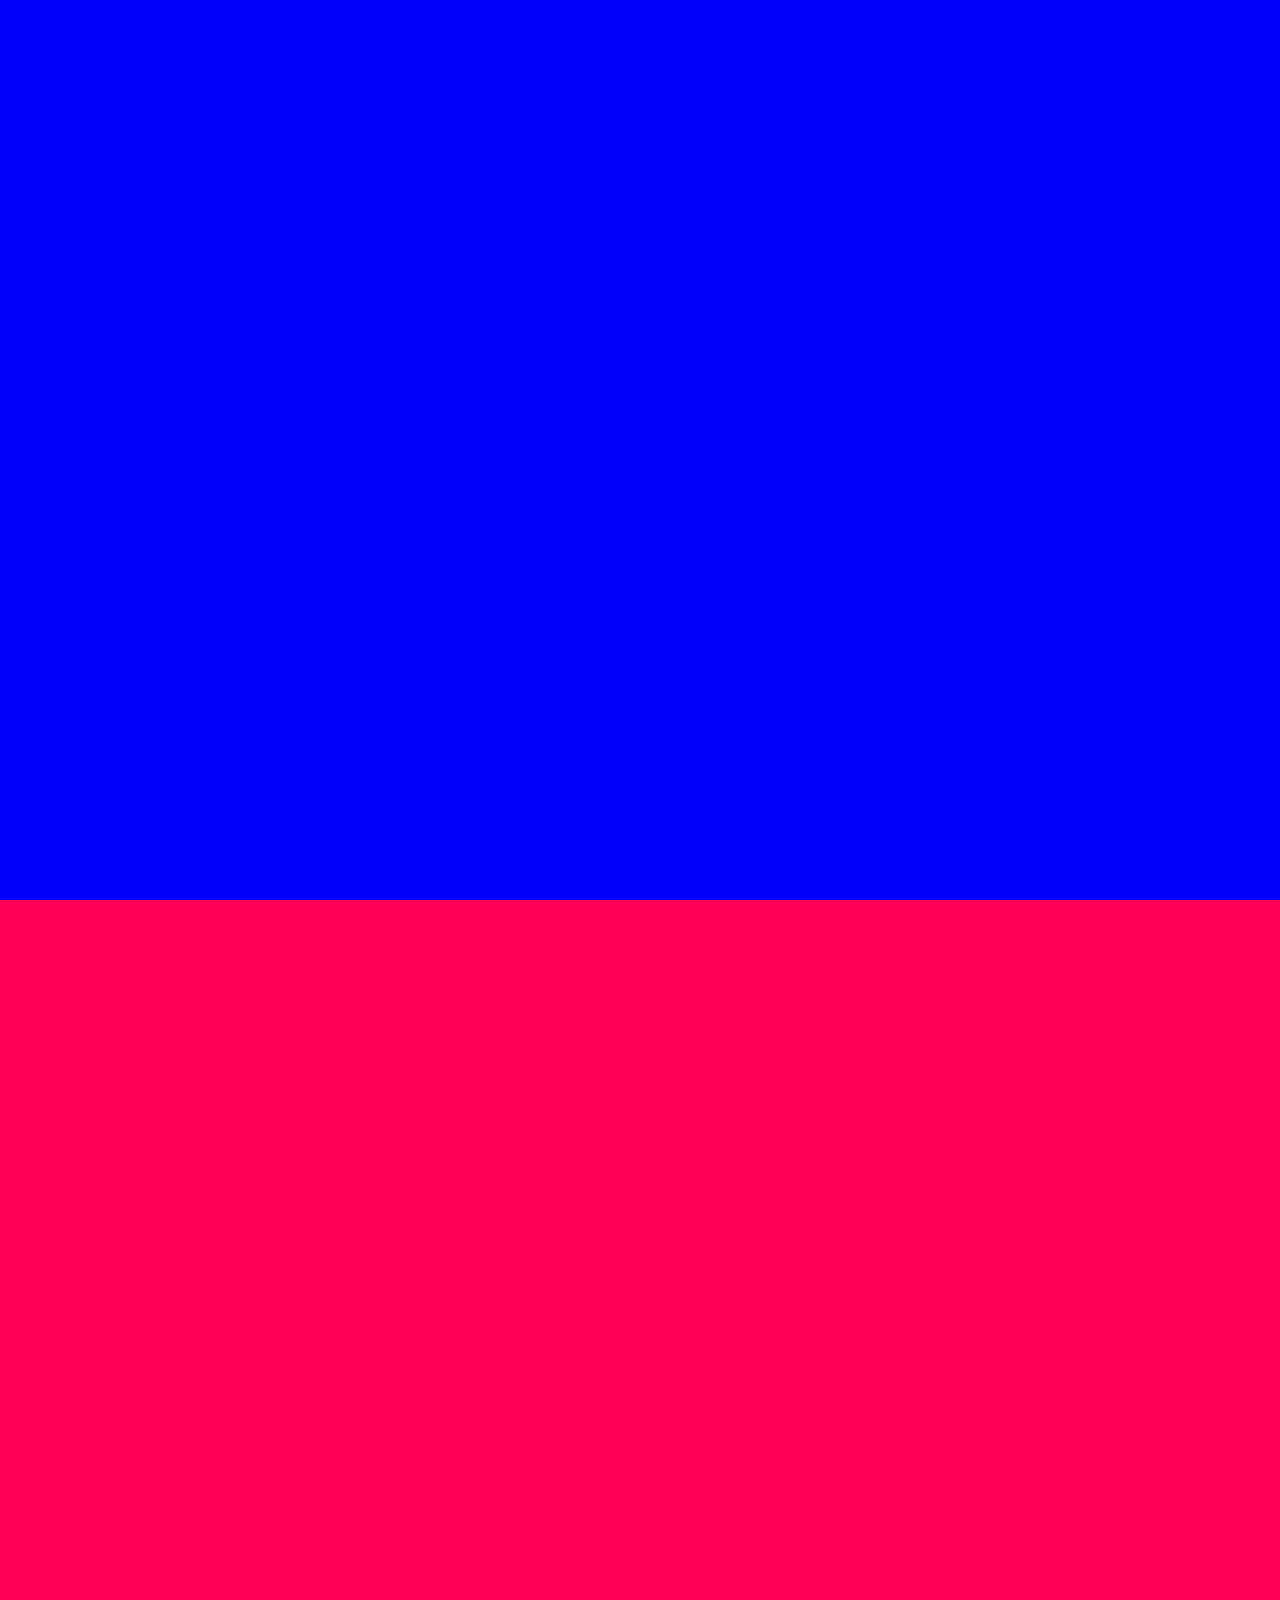
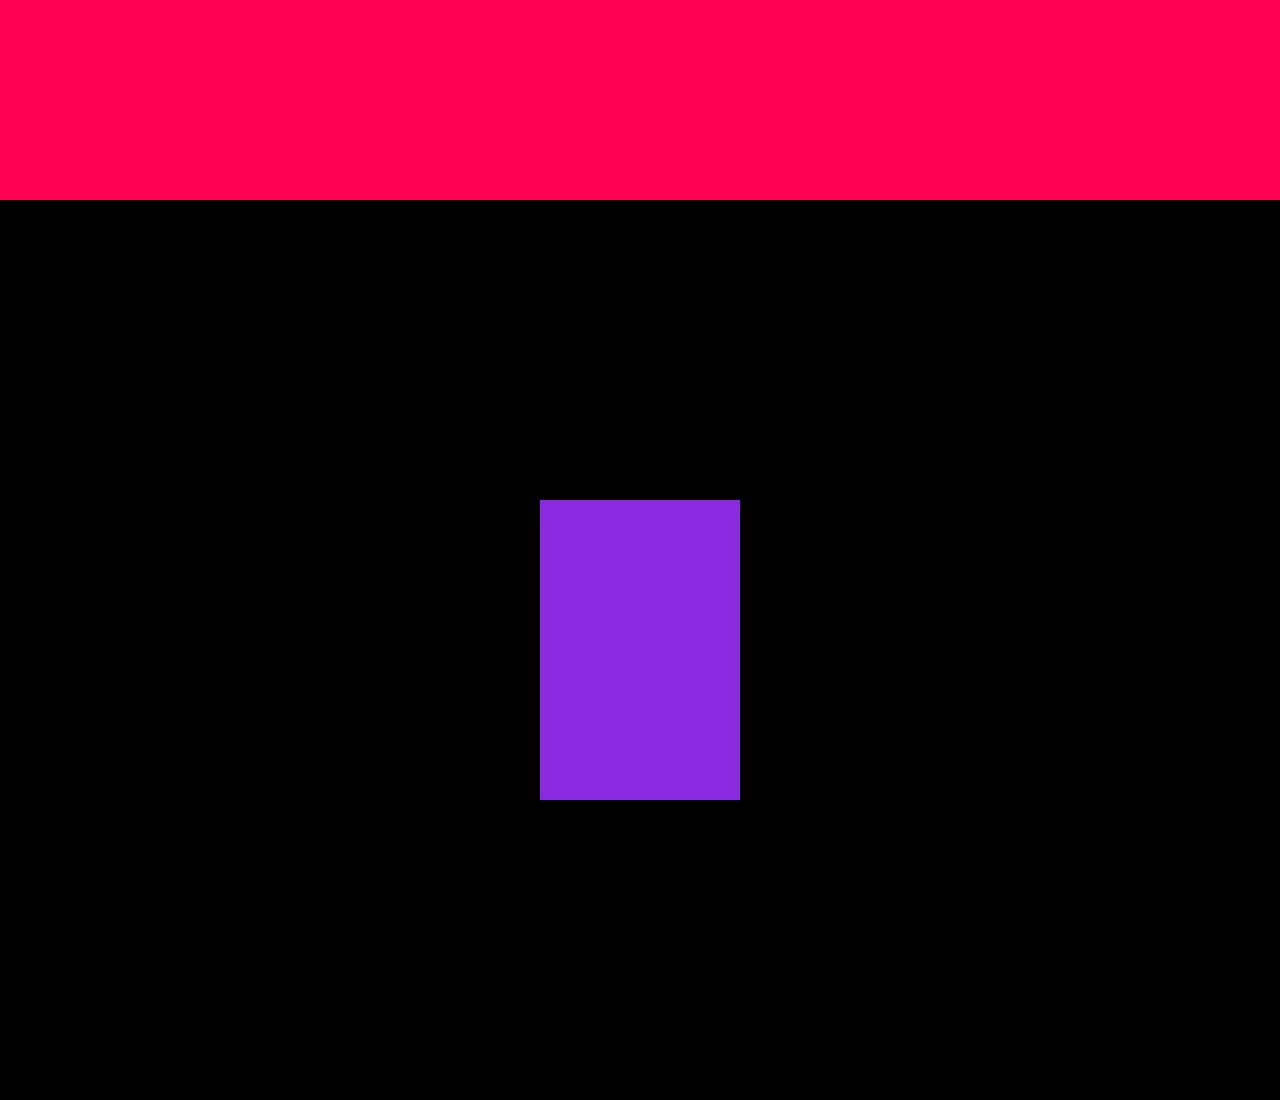
==== embla/embla.html @ 0145e23b "booth" ====
<!DOCTYPE html>
<html lang="en">
<head>
    <meta charset="UTF-8">
    <meta name="viewport" content="width=device-width, initial-scale=1.0">
    <title>Document</title>
    <link rel="stylesheet" href="embla.css">
</head>
<body>
   

    <section id="first"></section>
    <section id="second"></section>
    <footer>
        <a href="../index.html"><div id="photobooth"></div></a>
    </footer>
</body>
</html>
---- embla/embla.css ----
body {
    margin: 0;
}


#first {
    height: 100vh;
    width: 100vw;
    background-color: blue;
}

#second {
    height: 100vh;
    width: 100vw;
    background-color: rgb(255, 0, 85);
}

footer {
    height: 100vh;
    width: 100vw;
    background-color: rgb(0, 0, 0);
    display: flex;
    align-items: center;
    justify-content: center;
}

#photobooth {
    width: 200px;
    height: 300px;
    background-color: blueviolet;
    transition-duration: 1s;
}

#photobooth:hover {
    width: 230px;
    height: 330px;
}
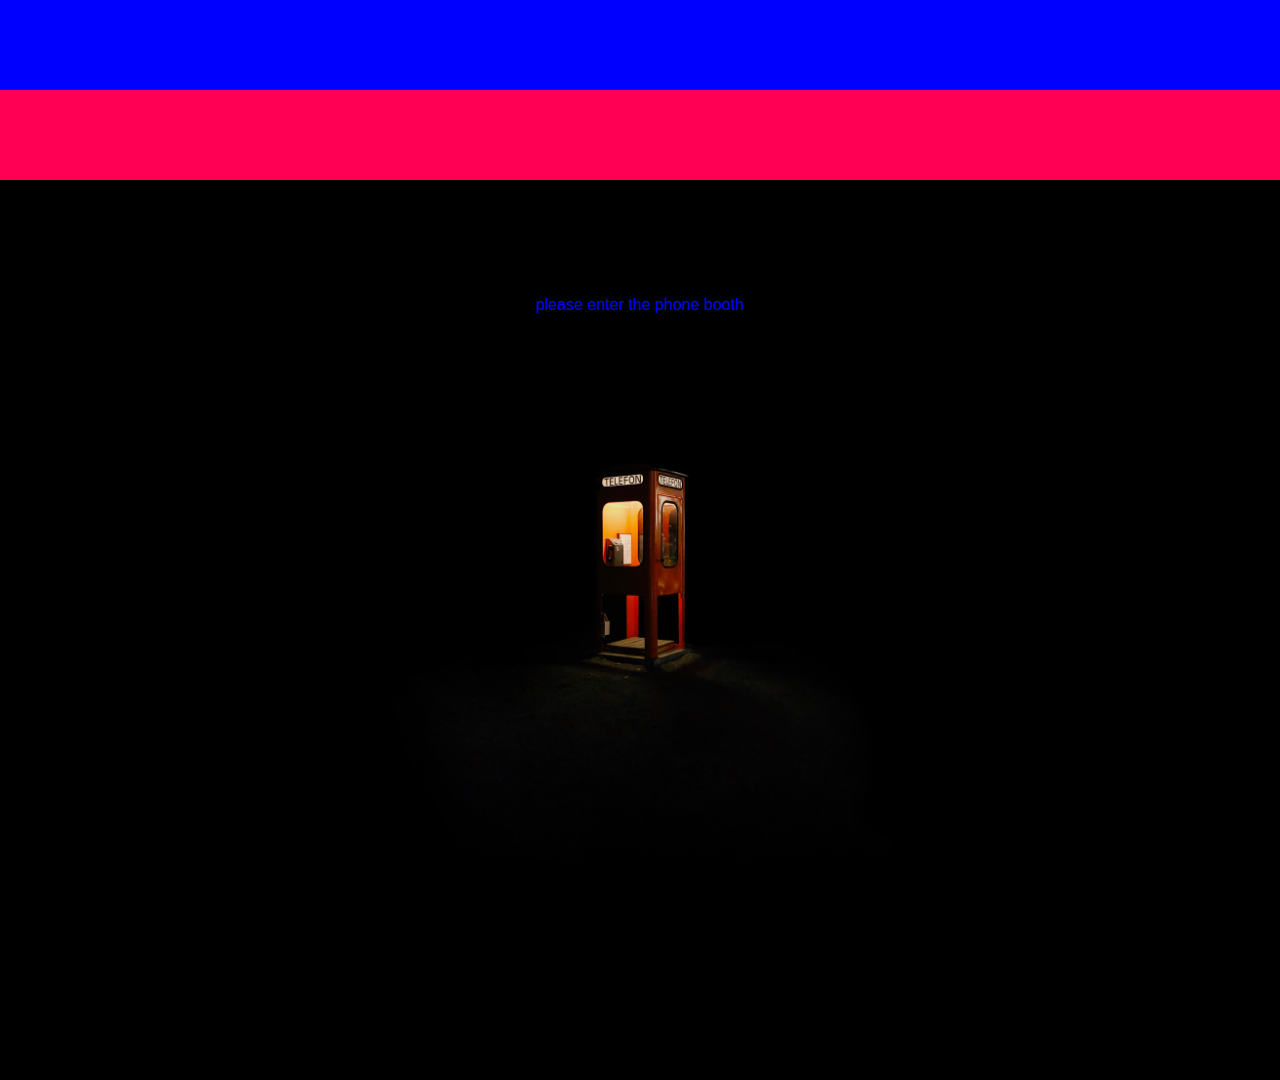
==== commit 71ca8158: "phonebooth img" ====
--- a/embla/embla.html
+++ b/embla/embla.html
@@ -12,6 +12,7 @@
     <section id="first"></section>
     <section id="second"></section>
     <footer>
+        <p>please enter the phone booth</p>
         <a href="../index.html"><div id="photobooth"></div></a>
     </footer>
 </body>
--- a/embla/embla.css
+++ b/embla/embla.css
@@ -4,13 +4,13 @@
 
 
 #first {
-    height: 100vh;
+    height: 10vh;
     width: 100vw;
     background-color: blue;
 }
 
 #second {
-    height: 100vh;
+    height: 10vh;
     width: 100vw;
     background-color: rgb(255, 0, 85);
 }
@@ -22,16 +22,30 @@
     display: flex;
     align-items: center;
     justify-content: center;
+    flex-direction: column;
+    position: relative;
 }
 
 #photobooth {
-    width: 200px;
-    height: 300px;
-    background-color: blueviolet;
-    transition-duration: 1s;
+    width: 500px;
+    height: 700px;
+    transition-duration: 2s;
+    background-image: url(../images/phone_booth.jpg);
+    background-position: center;
+    background-size: contain;
+    background-repeat: no-repeat;
+    
 }
 
 #photobooth:hover {
-    width: 230px;
-    height: 330px;
+    width: 960px;
+    height: 860px;
+}
+
+footer p {
+    color: blue;
+    font-size: 16px;
+    font-family: helvetica;
+    position: absolute;
+    top: 100px;
 }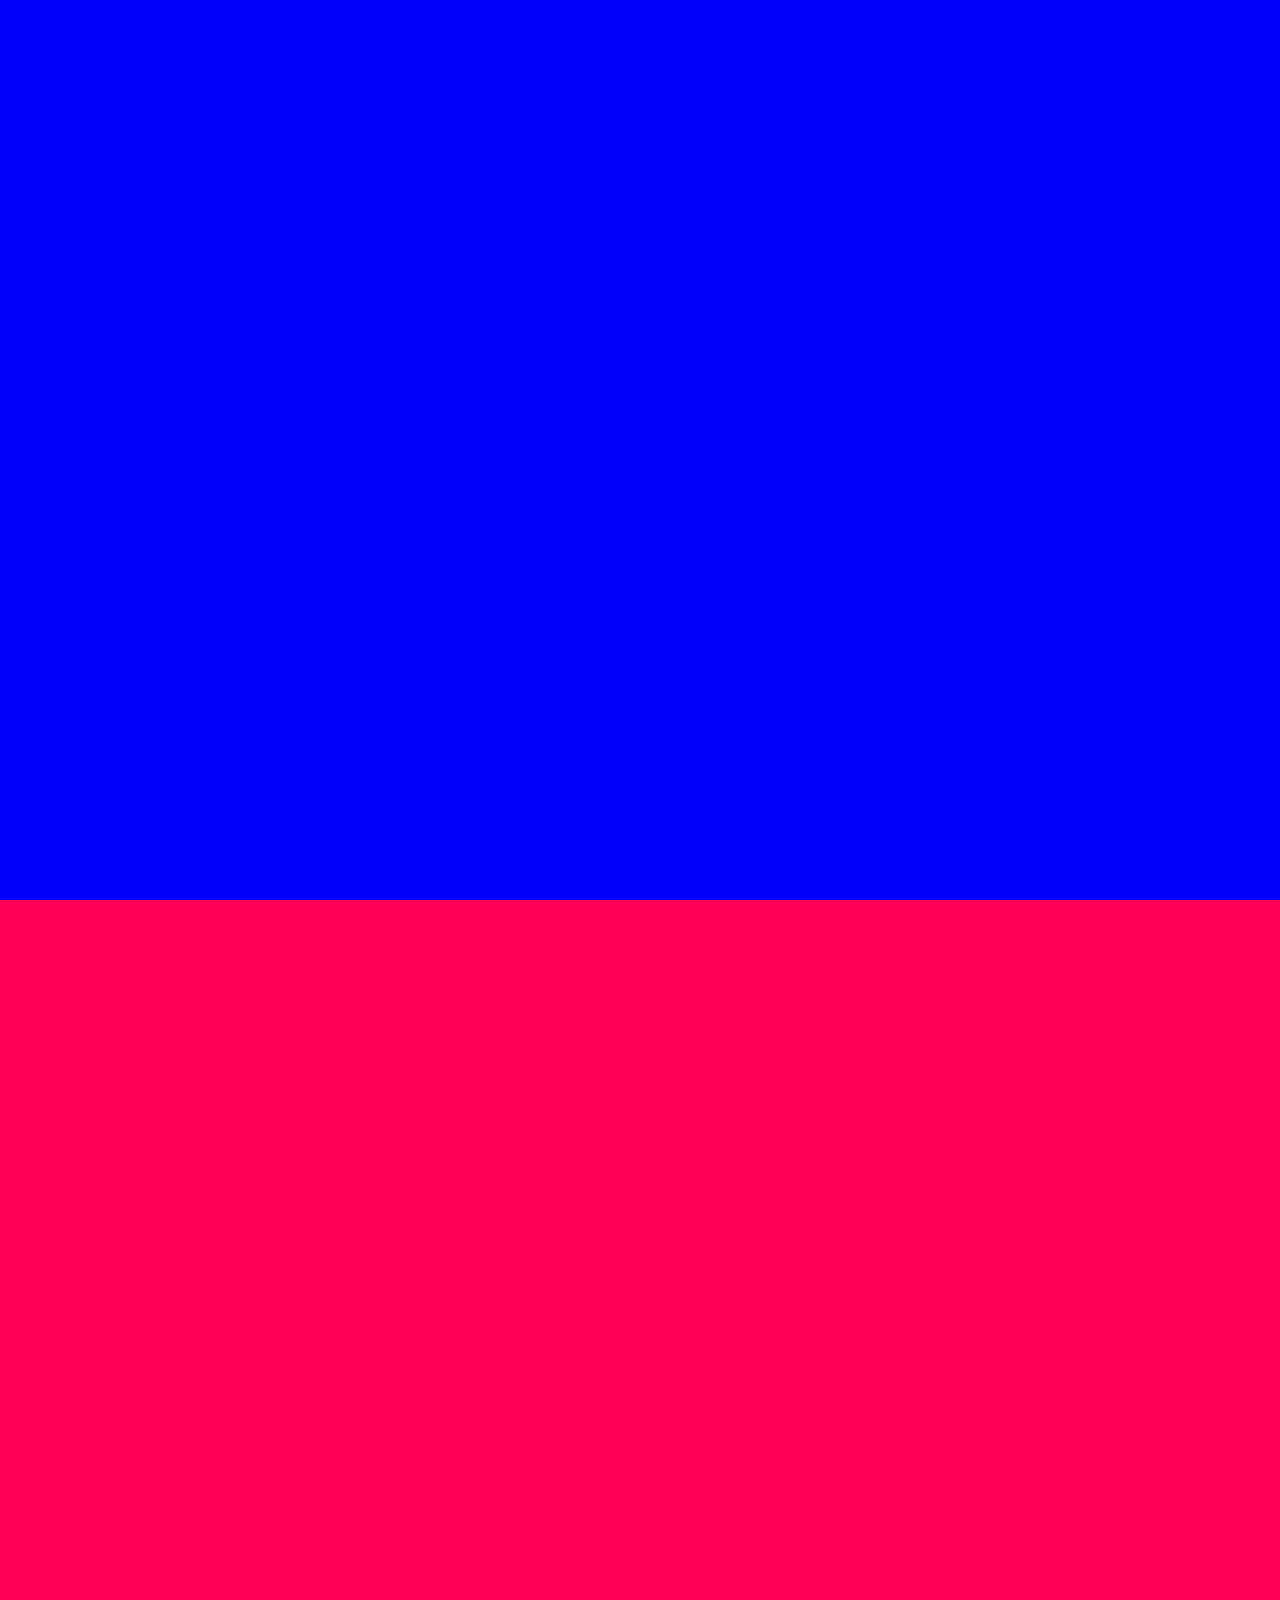
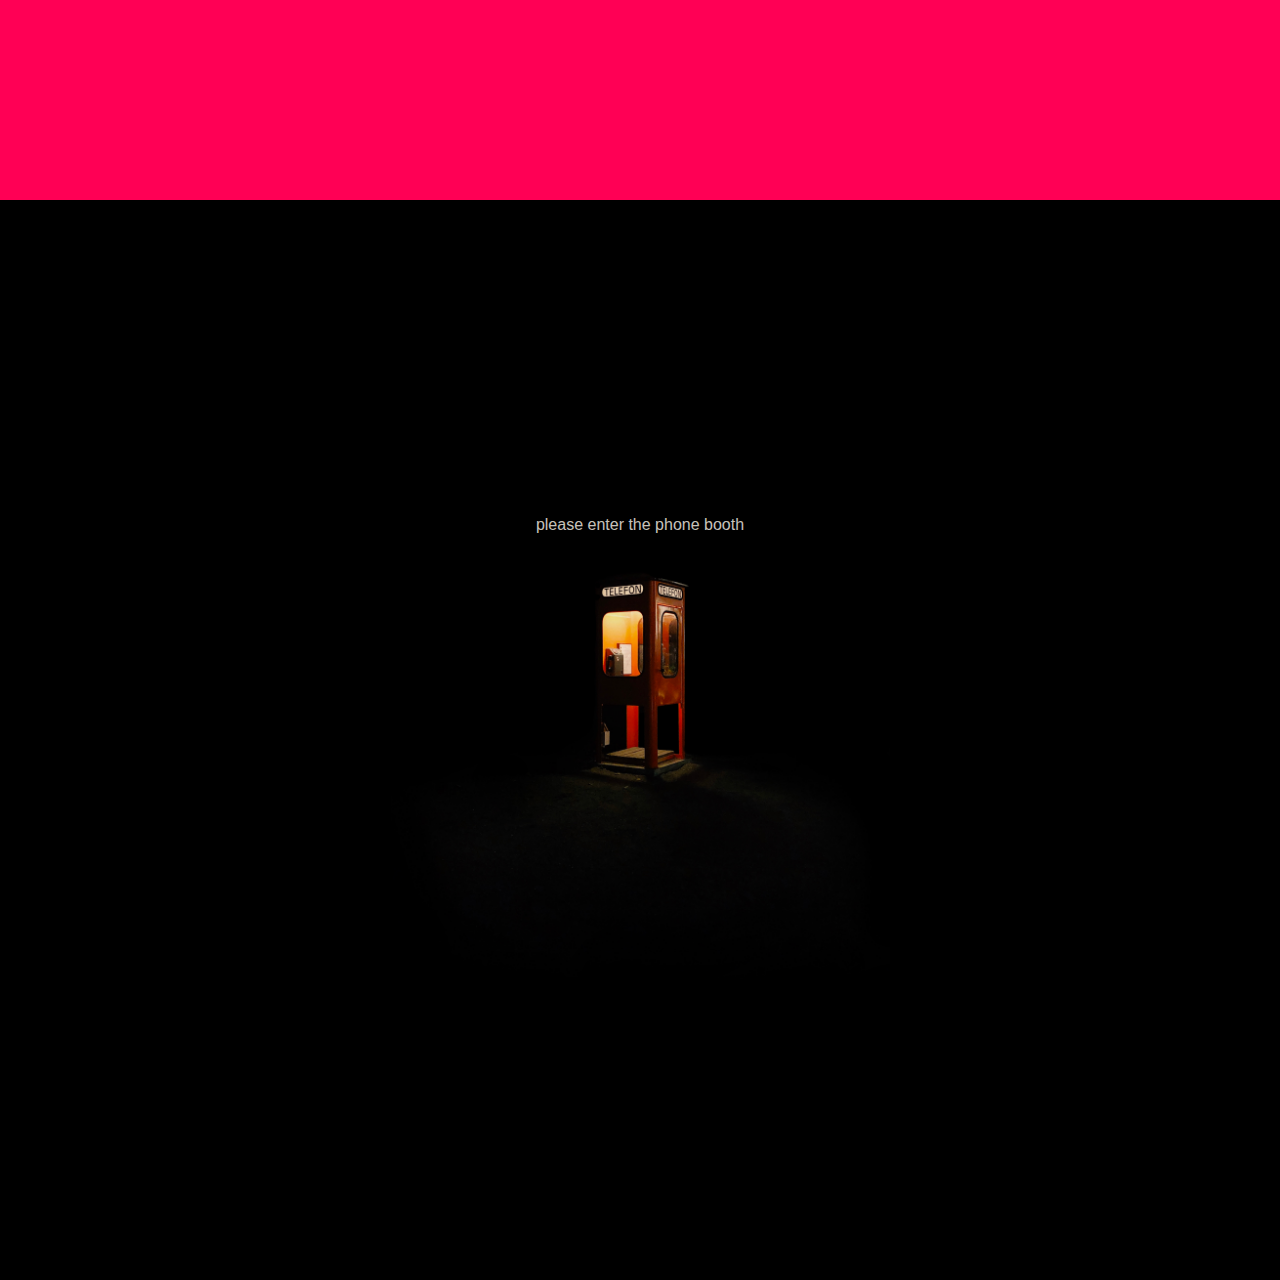
==== commit ea31f0e8: "photobooth" ====
--- a/embla/embla.html
+++ b/embla/embla.html
@@ -11,9 +11,16 @@
 
     <section id="first"></section>
     <section id="second"></section>
+
+
+
+    <!-- html för photo booth, nedan-->
     <footer>
-        <p>please enter the phone booth</p>
+        <p class="blinking">please enter the phone booth</p>
         <a href="../index.html"><div id="photobooth"></div></a>
     </footer>
+     <!-- photo booth, slut, html, hämta css med-->
+
+     
 </body>
 </html>--- a/embla/embla.css
+++ b/embla/embla.css
@@ -4,19 +4,25 @@
 
 
 #first {
-    height: 10vh;
+    height: 100vh;
     width: 100vw;
     background-color: blue;
 }
 
 #second {
-    height: 10vh;
+    height: 100vh;
     width: 100vw;
     background-color: rgb(255, 0, 85);
 }
 
+
+
+
+
+
+/* photoboth, css */
 footer {
-    height: 100vh;
+    height: 120vh;
     width: 100vw;
     background-color: rgb(0, 0, 0);
     display: flex;
@@ -43,9 +49,35 @@
 }
 
 footer p {
-    color: blue;
+    color: rgba(245, 239, 229, 0.826);
     font-size: 16px;
     font-family: helvetica;
     position: absolute;
-    top: 100px;
-}+    top: 300px;
+}
+
+@keyframes blink {
+    0%, 100% {
+        opacity: 1;
+      }
+      10%, 90% {
+        opacity: 0.9;
+      }
+      20%, 80% {
+        opacity: 0.8;
+      }
+      30%, 70% {
+        opacity: 0.7;
+      }
+      40%, 60% {
+        opacity: 0.6;
+      }
+      50% {
+        opacity: 0.5;
+      }
+  }
+  
+  .blinking {
+    animation: blink 1s infinite; /* Adjust the duration as needed */
+  }
+  /* photobooth end, css */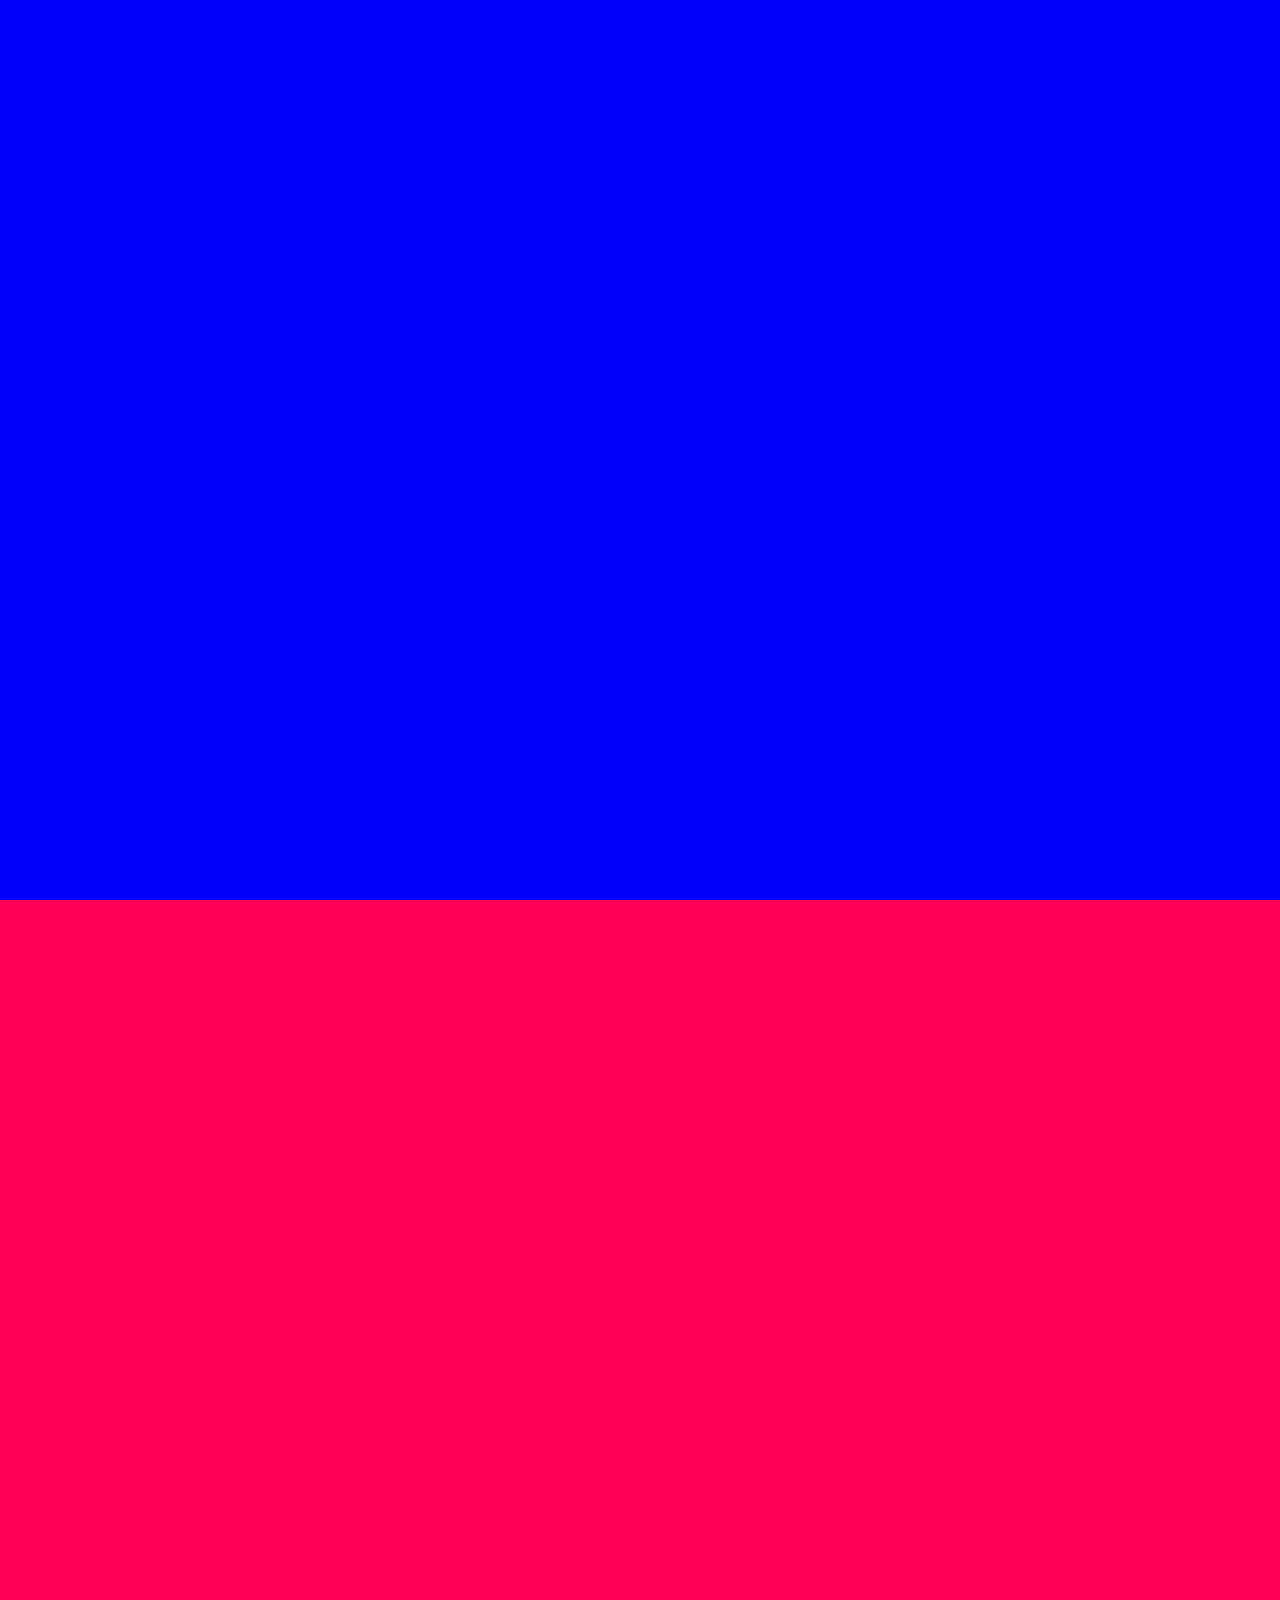
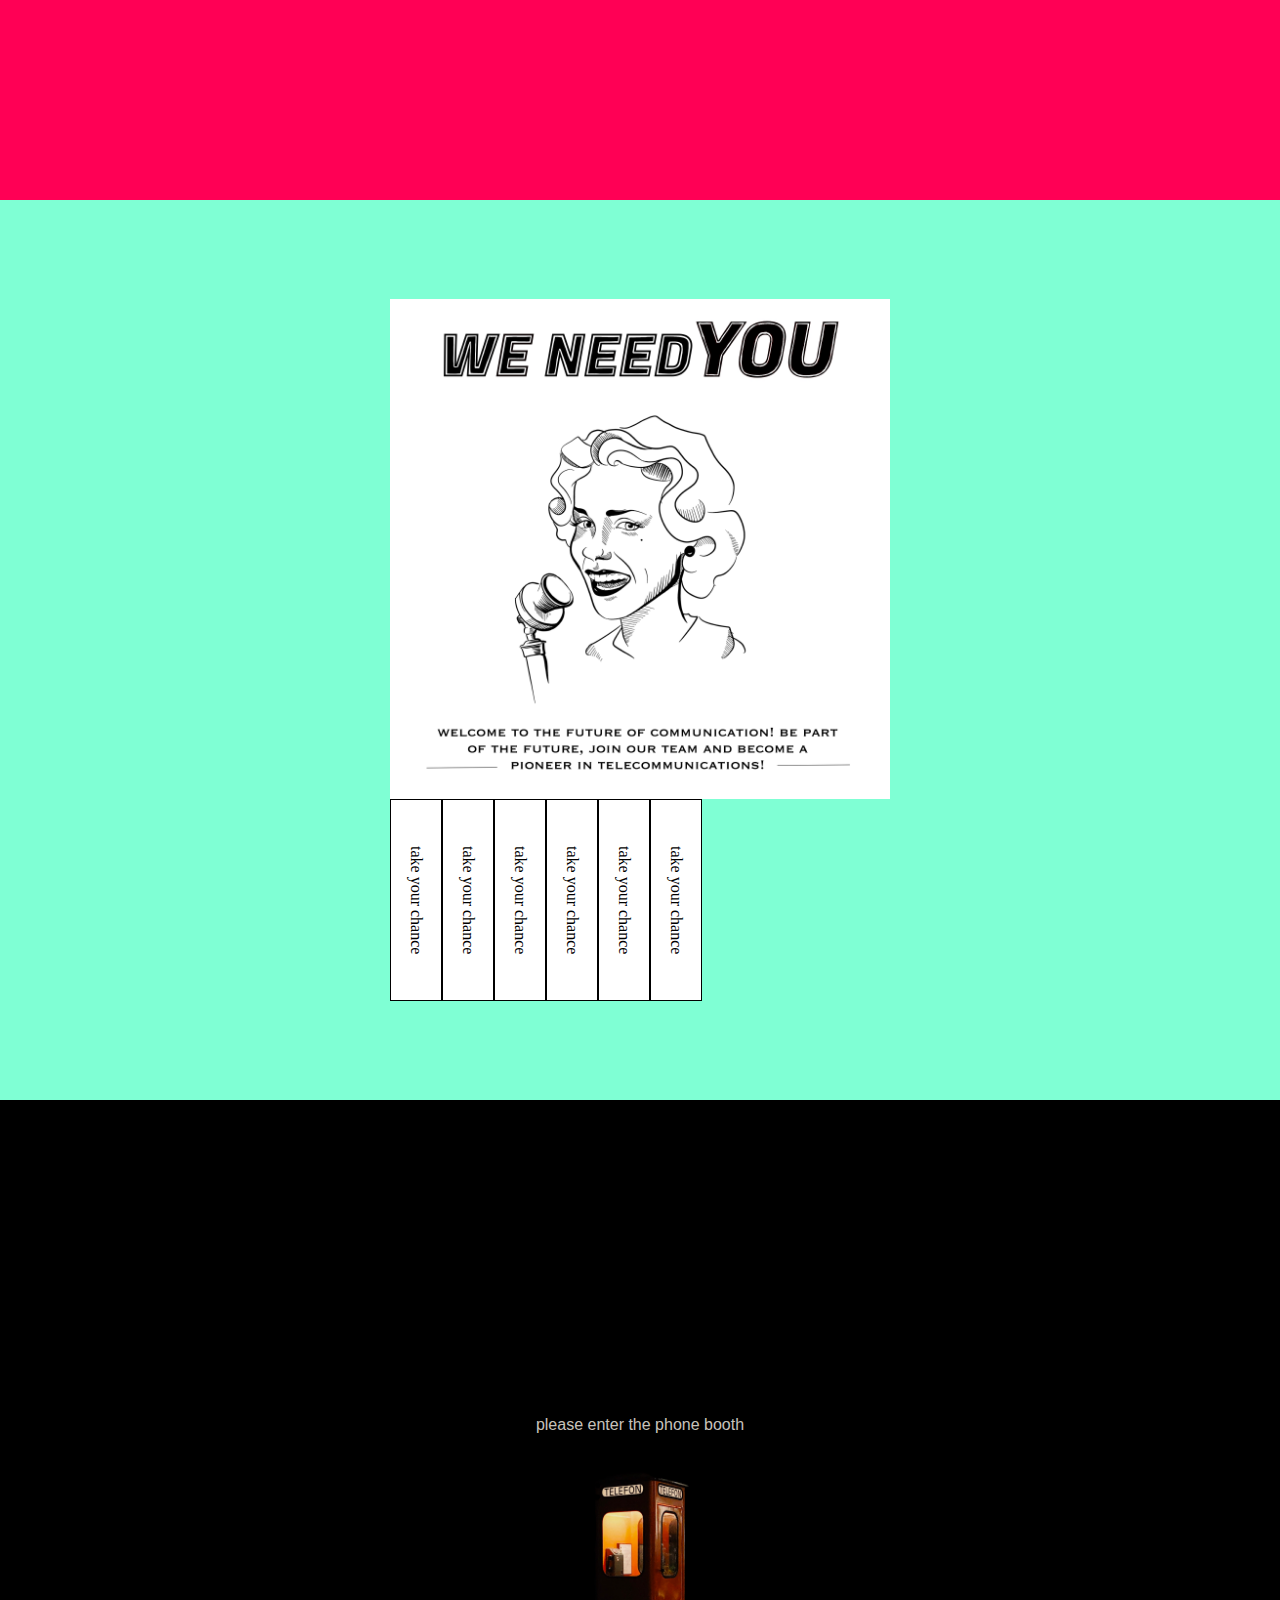
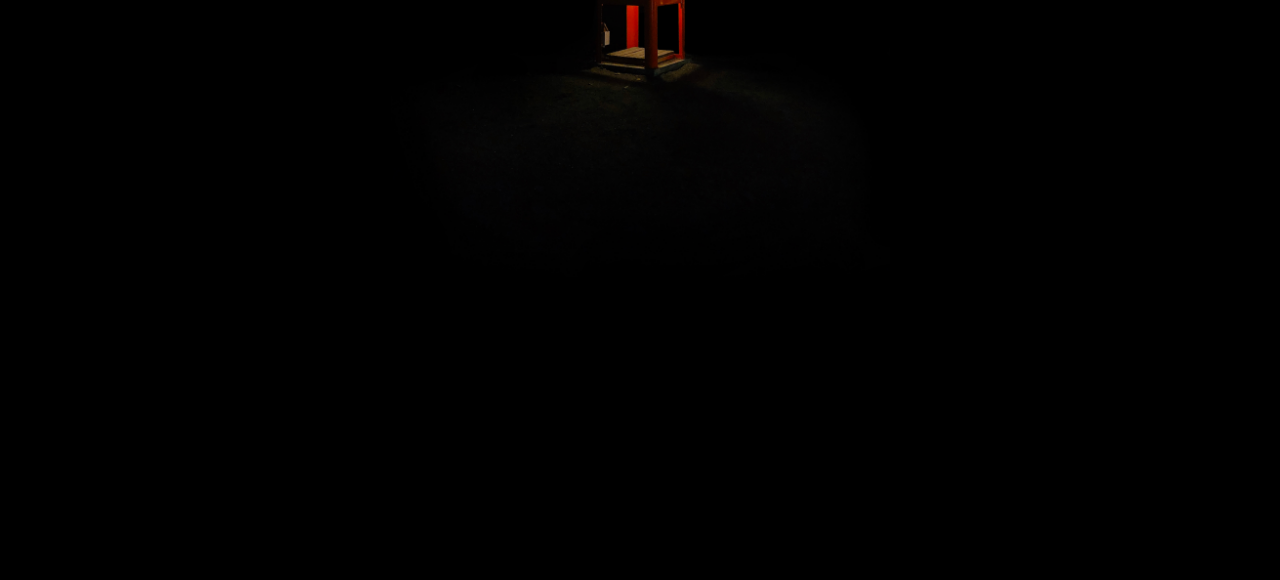
==== commit 7fe3db3c: "added" ====
--- a/embla/embla.html
+++ b/embla/embla.html
@@ -11,7 +11,68 @@
 
     <section id="first"></section>
     <section id="second"></section>
-
+    <div id="green">
+        <div id="">
+          <div id="apply"></div>
+          <div id="rectangles">
+            <!-- Här kan du generera rektanglar med JavaScript om du vill -->
+            <div class="rectangle" onclick="showNewDiv(this)"><p>take your chance</p></div>
+            <div class="rectangle" onclick="showNewDiv(this)"><p>take your chance</p></div>
+            <div class="rectangle" onclick="showNewDiv(this)"><p>take your chance</p></div>
+            <div class="rectangle" onclick="showNewDiv(this)"><p>take your chance</p></div>
+            <div class="rectangle" onclick="showNewDiv(this)"><p>take your chance</p></div>
+            <div class="rectangle" onclick="showNewDiv(this)"><p>take your chance</p></div>
+          </div>
+    
+          <!-- Ny div som visas vid klick -->
+          <div id="newDiv" class="new-div">
+            <p>To know if someone was on the other end of the phone, someone had to sit there to connect the call. There were manual telephone exchanges with operators in various central offices handling the connection for calls. As the use and availability of the telephone increased, the need for telephone operators became greater and the switchboard eventually became so large that it came to be called "the world's largest machine". 
+            </p>
+            <div id="applyButton" onclick="showStep2()">APPLY</div>
+          </div>
+    
+          <!-- Div för steg 2 -->
+          <div id="steg2">
+            <!-- Innehåll för steg 2 här -->
+          </div>
+    
+          <script>
+            var selectedRectangle = null; // Håller reda på den valda rektangeln
+          
+            function showNewDiv(rectangle) {
+              // Kolla om en rektangel redan är vald
+              if (selectedRectangle && selectedRectangle !== rectangle) {
+                // Återställ den tidigare valda rektangeln och göm newDiv
+                selectedRectangle.style.transform = 'translateY(0)';
+                document.getElementById('newDiv').style.display = 'none';
+              }
+          
+              // Skjut ner den klickade rektangeln med 20px
+              rectangle.style.transform = 'translateY(20px)';
+              // Visa newDiv efter en kort fördröjning
+              setTimeout(function () {
+                document.getElementById('newDiv').style.display = 'block';
+              }, 500);
+          
+              // Uppdatera den valda rektangeln
+              selectedRectangle = rectangle;
+            }
+          
+            function showStep2() {
+              // Återställ transformationen för den valda rektangeln
+              if (selectedRectangle) {
+                selectedRectangle.style.transform = 'translateY(0)';
+              }
+              
+              // Här kan du lägga till logik för att visa steg 2
+              // Till exempel: document.getElementById('steg2').style.display = 'block';
+              
+              // Hide newDiv
+              document.getElementById('newDiv').style.display = 'none';
+            }
+          </script>
+        </div>
+      </div>
 
 
     <!-- html för photo booth, nedan-->
--- a/embla/embla.css
+++ b/embla/embla.css
@@ -80,4 +80,93 @@
   .blinking {
     animation: blink 1s infinite; /* Adjust the duration as needed */
   }
-  /* photobooth end, css */+  /* photobooth end, css */
+
+
+
+
+
+
+
+#green {
+    
+  background-position: center;
+  background-size: cover;
+  height: 100vh;
+  width: 100vw;
+  display: flex;
+  align-items: center;
+  justify-content: center;
+  position: relative;
+  background-color: aquamarine;
+  }
+
+#apply {
+  background-image: url(../images/apply.jpg);
+  background-position: center;
+  background-size: cover;
+  height: 500px;
+  width: 500px;
+}
+
+
+body {
+  height: 100vh;
+  margin: 0;
+  padding: 0;
+  overflow-x: hidden;
+}
+
+#rectangels {
+  
+  display: flex;
+  flex-direction: row;
+}
+
+.rectangle {
+  
+  background-color: white;
+  border: 1px solid black;
+  float: left;
+  margin: 0;
+  padding: 0;
+  text-align: center;
+  height: 200px;
+  writing-mode: vertical-lr;
+  cursor: pointer;
+
+  transition: transform 0.5s ease;
+  
+}
+
+
+
+
+.new-div {
+  
+  position: absolute;
+  bottom: 60px;
+  width: 470px;
+  height: 260px;
+  background-color: white;
+  border: 1px solid black;
+  
+  display: none;
+  text-align: center;
+  padding: 30px;
+}
+
+#applyButton {
+  
+  color: red;
+  cursor: pointer;
+  margin-right: 20px;
+  font-size: 25px;
+
+
+}
+
+#applyButton:hover {
+  font-size: 27px;
+}
+
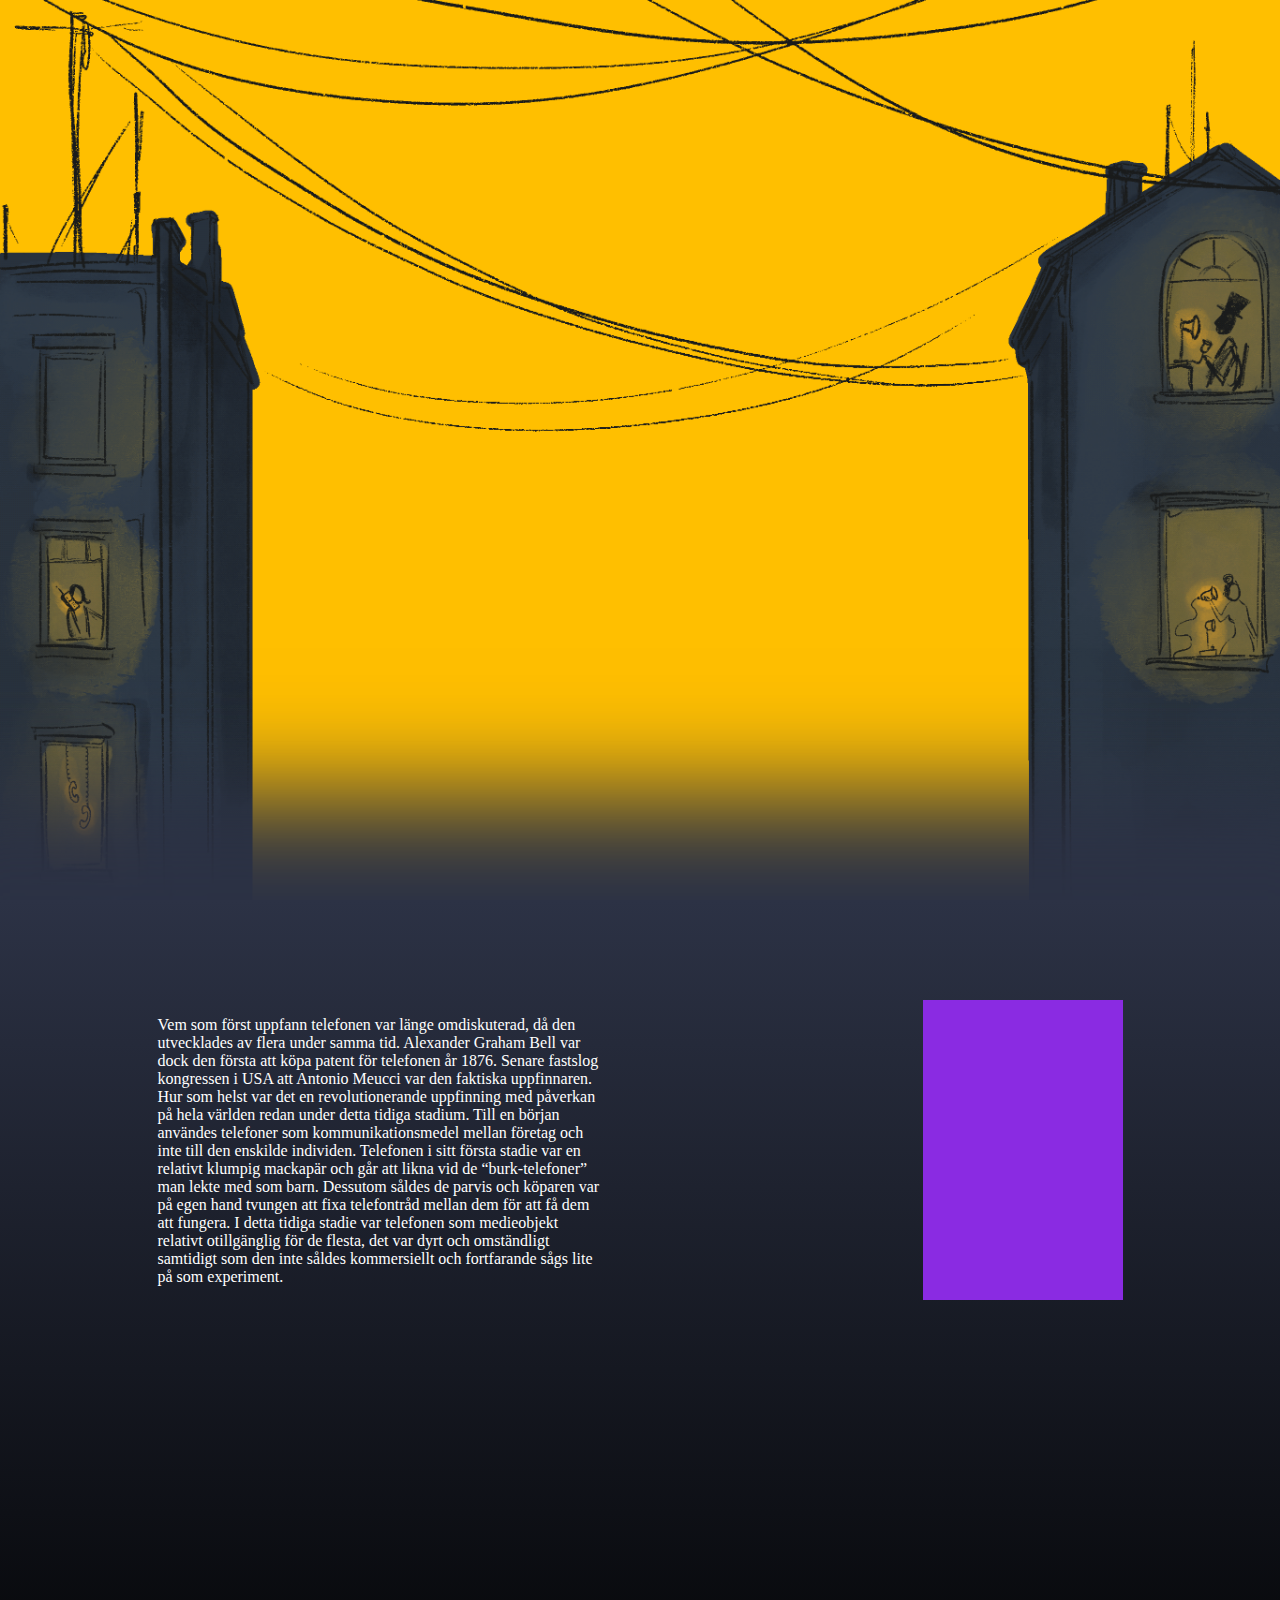
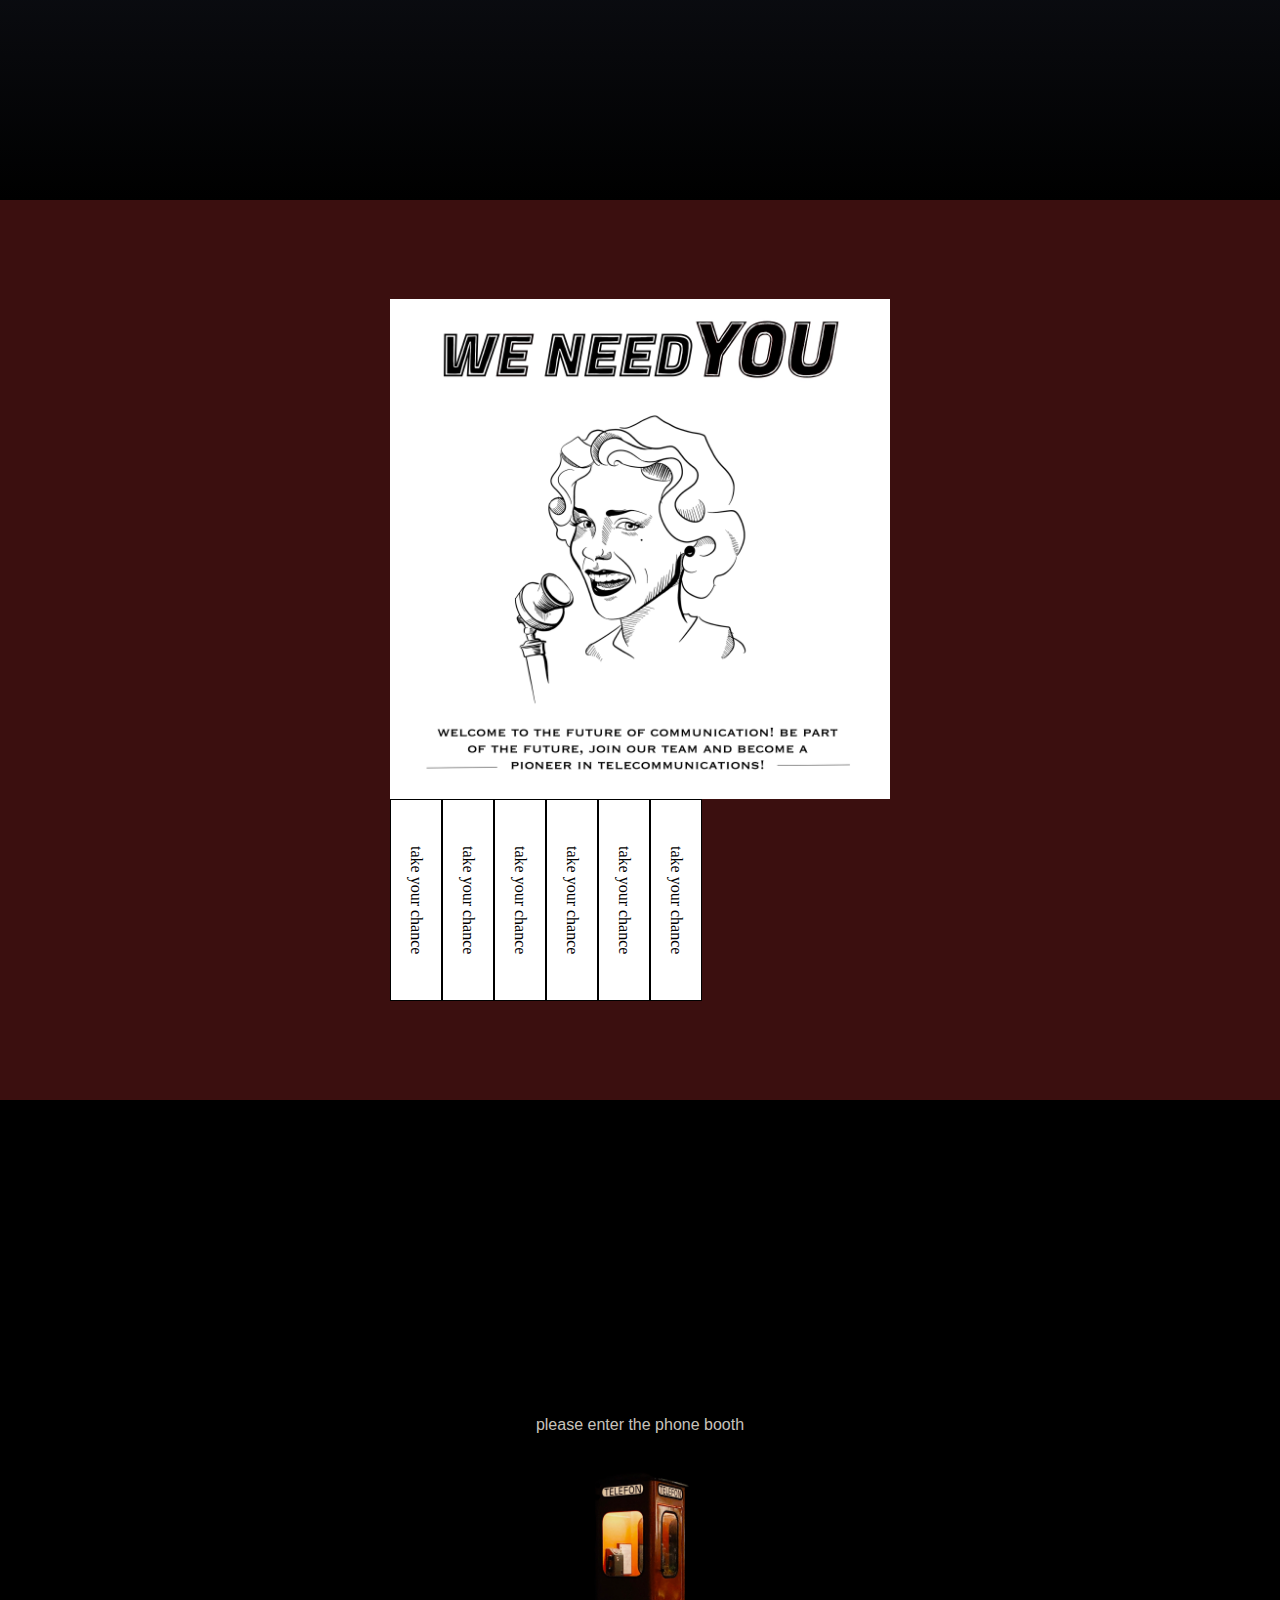
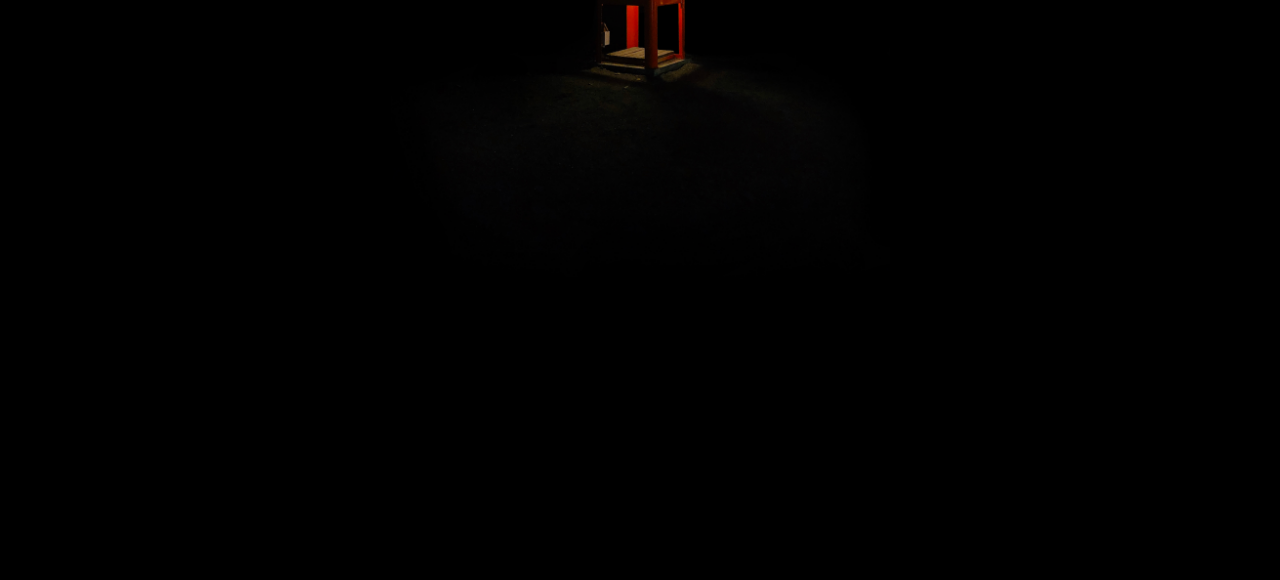
==== commit 251b3601: "style" ====
--- a/embla/embla.html
+++ b/embla/embla.html
@@ -9,8 +9,33 @@
 <body>
    
 
-    <section id="first"></section>
-    <section id="second"></section>
+    <section id="first">
+       
+    </section>
+
+
+
+    
+    <section id="second">
+        <wrapper id="first_phone">
+            <div>
+                <p>Vem som först uppfann telefonen var länge omdiskuterad, då den utvecklades av flera under samma tid. Alexander Graham Bell var dock den första att köpa patent för telefonen år 1876. Senare fastslog kongressen i USA att Antonio Meucci var den faktiska uppfinnaren. Hur som helst var det en revolutionerande uppfinning med påverkan på hela världen redan under detta tidiga stadium.
+
+                    Till en början användes telefoner som kommunikationsmedel mellan företag och inte till den enskilde individen. Telefonen i sitt första stadie var en relativt klumpig mackapär och går att likna vid de “burk-telefoner” man lekte med som barn. Dessutom såldes de parvis och köparen var på egen hand tvungen att fixa telefontråd mellan dem för att få dem att fungera. I detta tidiga stadie var telefonen som medieobjekt relativt otillgänglig för de flesta, det var dyrt och omständligt samtidigt som den inte såldes kommersiellt och fortfarande sågs lite på som experiment. 
+                    </p>
+            </div>
+            <div id="coolmobil"></div>
+        </wrapper>
+    </section>
+
+
+
+
+
+
+
+
+    
     <div id="green">
         <div id="">
           <div id="apply"></div>
@@ -73,6 +98,12 @@
           </script>
         </div>
       </div>
+      
+
+
+
+
+
 
 
     <!-- html för photo booth, nedan-->
--- a/embla/embla.css
+++ b/embla/embla.css
@@ -6,17 +6,46 @@
 #first {
     height: 100vh;
     width: 100vw;
-    background-color: blue;
-}
+    background-color: rgb(255, 191, 0);
+    background-image: url(../images/town_hero.gif);
+    background-position: bottom;
+    background-size: cover;
+}
+
 
 #second {
     height: 100vh;
     width: 100vw;
-    background-color: rgb(255, 0, 85);
-}
-
-
-
+    background-color: rgb(44, 50, 69);
+    box-shadow: -1px 2px 98px 108px rgba(44,50,69,1);
+    background-image: linear-gradient(rgba(44,50,69,1), rgb(0, 0, 0));;
+
+}
+
+
+#first_phone {
+  display: flex;
+  flex-direction: row;
+  justify-content: space-around;
+  padding-top: 100px;
+
+}
+
+
+
+#first_phone div:nth-child(1) {
+  color: white;
+  width: 450px;
+  
+}
+
+#coolmobil {
+  width: 200px;
+  background-color: blueviolet;
+  height: 300px;
+  background-position: center;
+  background-size: cover;
+}
 
 
 
@@ -98,7 +127,9 @@
   align-items: center;
   justify-content: center;
   position: relative;
-  background-color: aquamarine;
+  background-color: rgb(59, 15, 15);
+  
+  
   }
 
 #apply {
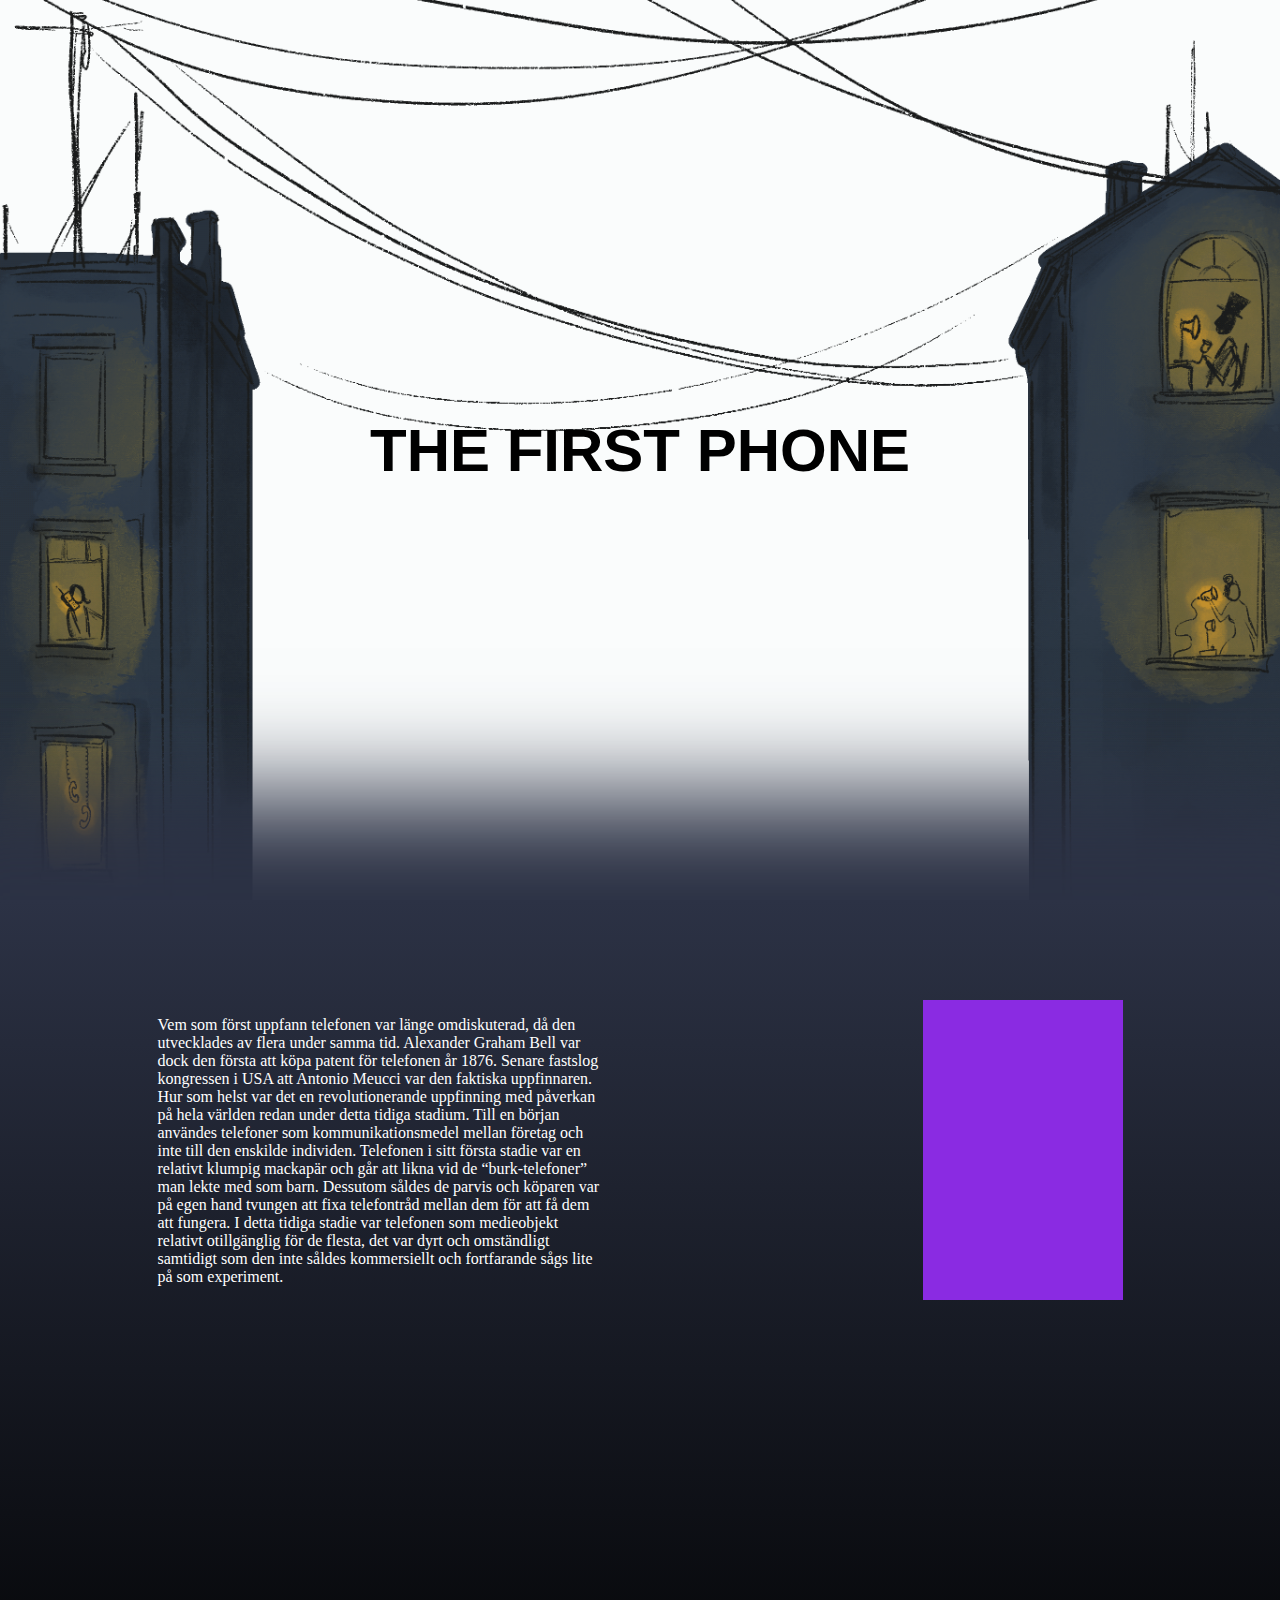
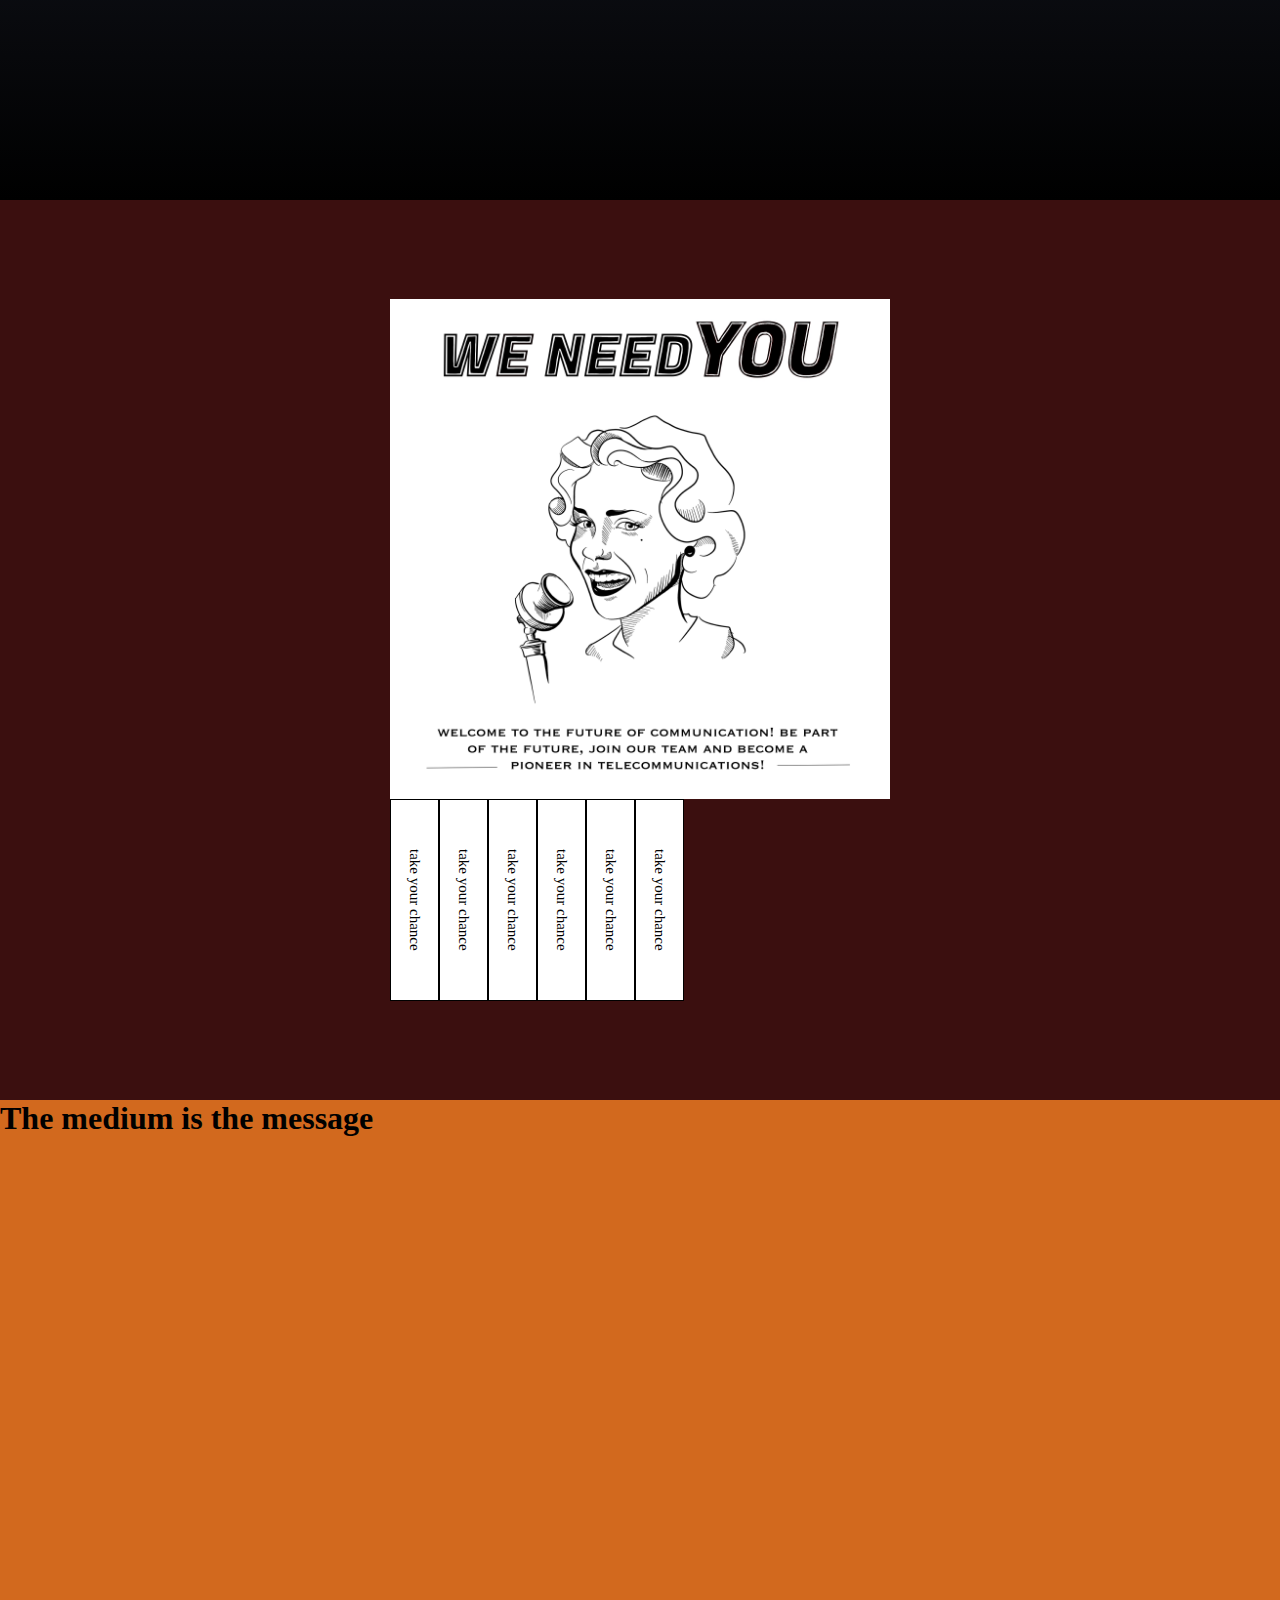
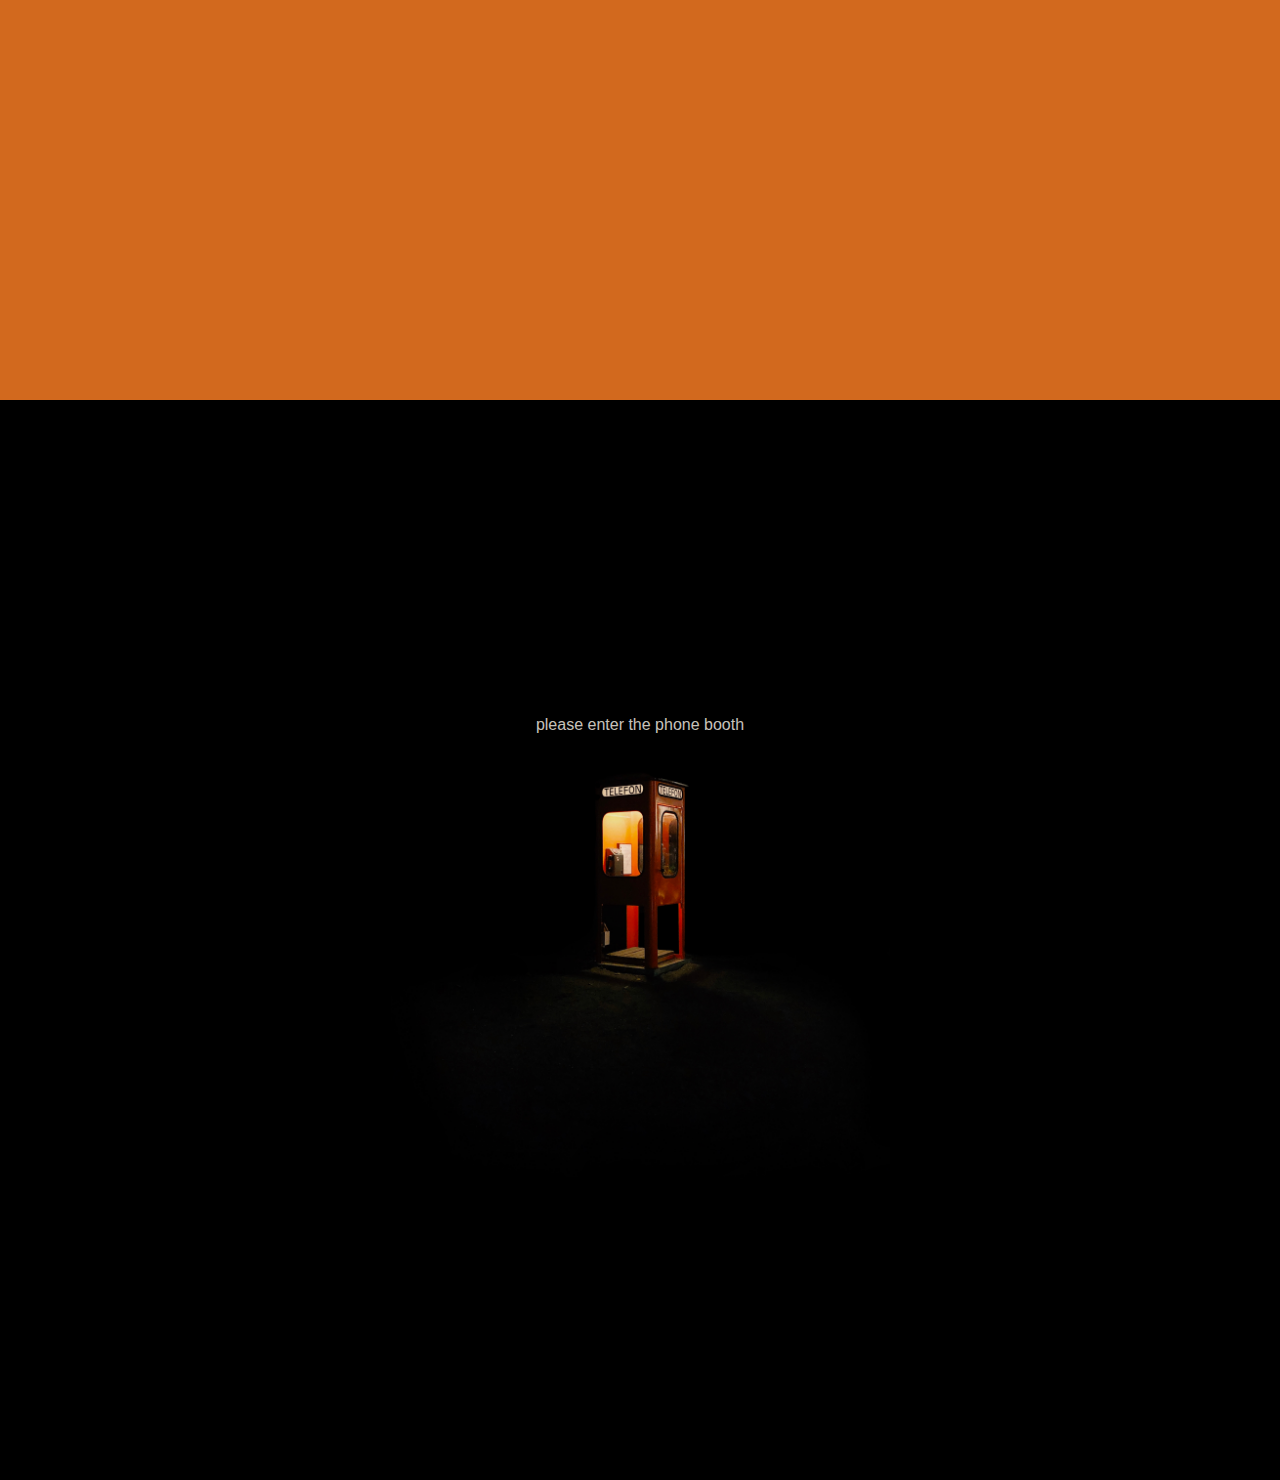
==== commit a524830a: "style" ====
--- a/embla/embla.html
+++ b/embla/embla.html
@@ -10,11 +10,12 @@
    
 
     <section id="first">
-       
+       <h1>THE FIRST PHONE</h1>
     </section>
 
 
 
+   
     
     <section id="second">
         <wrapper id="first_phone">
@@ -27,9 +28,6 @@
             <div id="coolmobil"></div>
         </wrapper>
     </section>
-
-
-
 
 
 
@@ -100,6 +98,9 @@
       </div>
       
 
+      <section id="third">
+        <h1>The medium is the message</h1>
+      </section>
 
 
 
--- a/embla/embla.css
+++ b/embla/embla.css
@@ -6,11 +6,23 @@
 #first {
     height: 100vh;
     width: 100vw;
-    background-color: rgb(255, 191, 0);
+    background-color: rgb(250, 252, 252);
+    
     background-image: url(../images/town_hero.gif);
     background-position: bottom;
     background-size: cover;
-}
+    display: flex;
+    align-items: center;
+    justify-content: center;
+}
+
+#first h1 {
+  font-family: helvetica;
+  font-size: 60px;
+}
+
+
+
 
 
 #second {
@@ -165,20 +177,22 @@
   height: 200px;
   writing-mode: vertical-lr;
   cursor: pointer;
-
   transition: transform 0.5s ease;
-  
-}
-
-
+  font-size: 15px;
+  
+}
+
+.rectangle:hover {
+  font-size: 16px;
+}
 
 
 .new-div {
   
   position: absolute;
   bottom: 60px;
-  width: 470px;
-  height: 260px;
+  width: 439px;
+  height: 220px;
   background-color: white;
   border: 1px solid black;
   
@@ -188,16 +202,26 @@
 }
 
 #applyButton {
-  
-  color: red;
+  color: rgb(154, 12, 12);
   cursor: pointer;
   margin-right: 20px;
   font-size: 25px;
-
-
+  transition-duration: 0.4s;
 }
 
 #applyButton:hover {
   font-size: 27px;
 }
 
+
+
+#third {
+  background-color: chocolate;
+  height: 100vh;
+  width: 100vw;
+}
+
+
+#third h1 {
+  margin: 0;
+}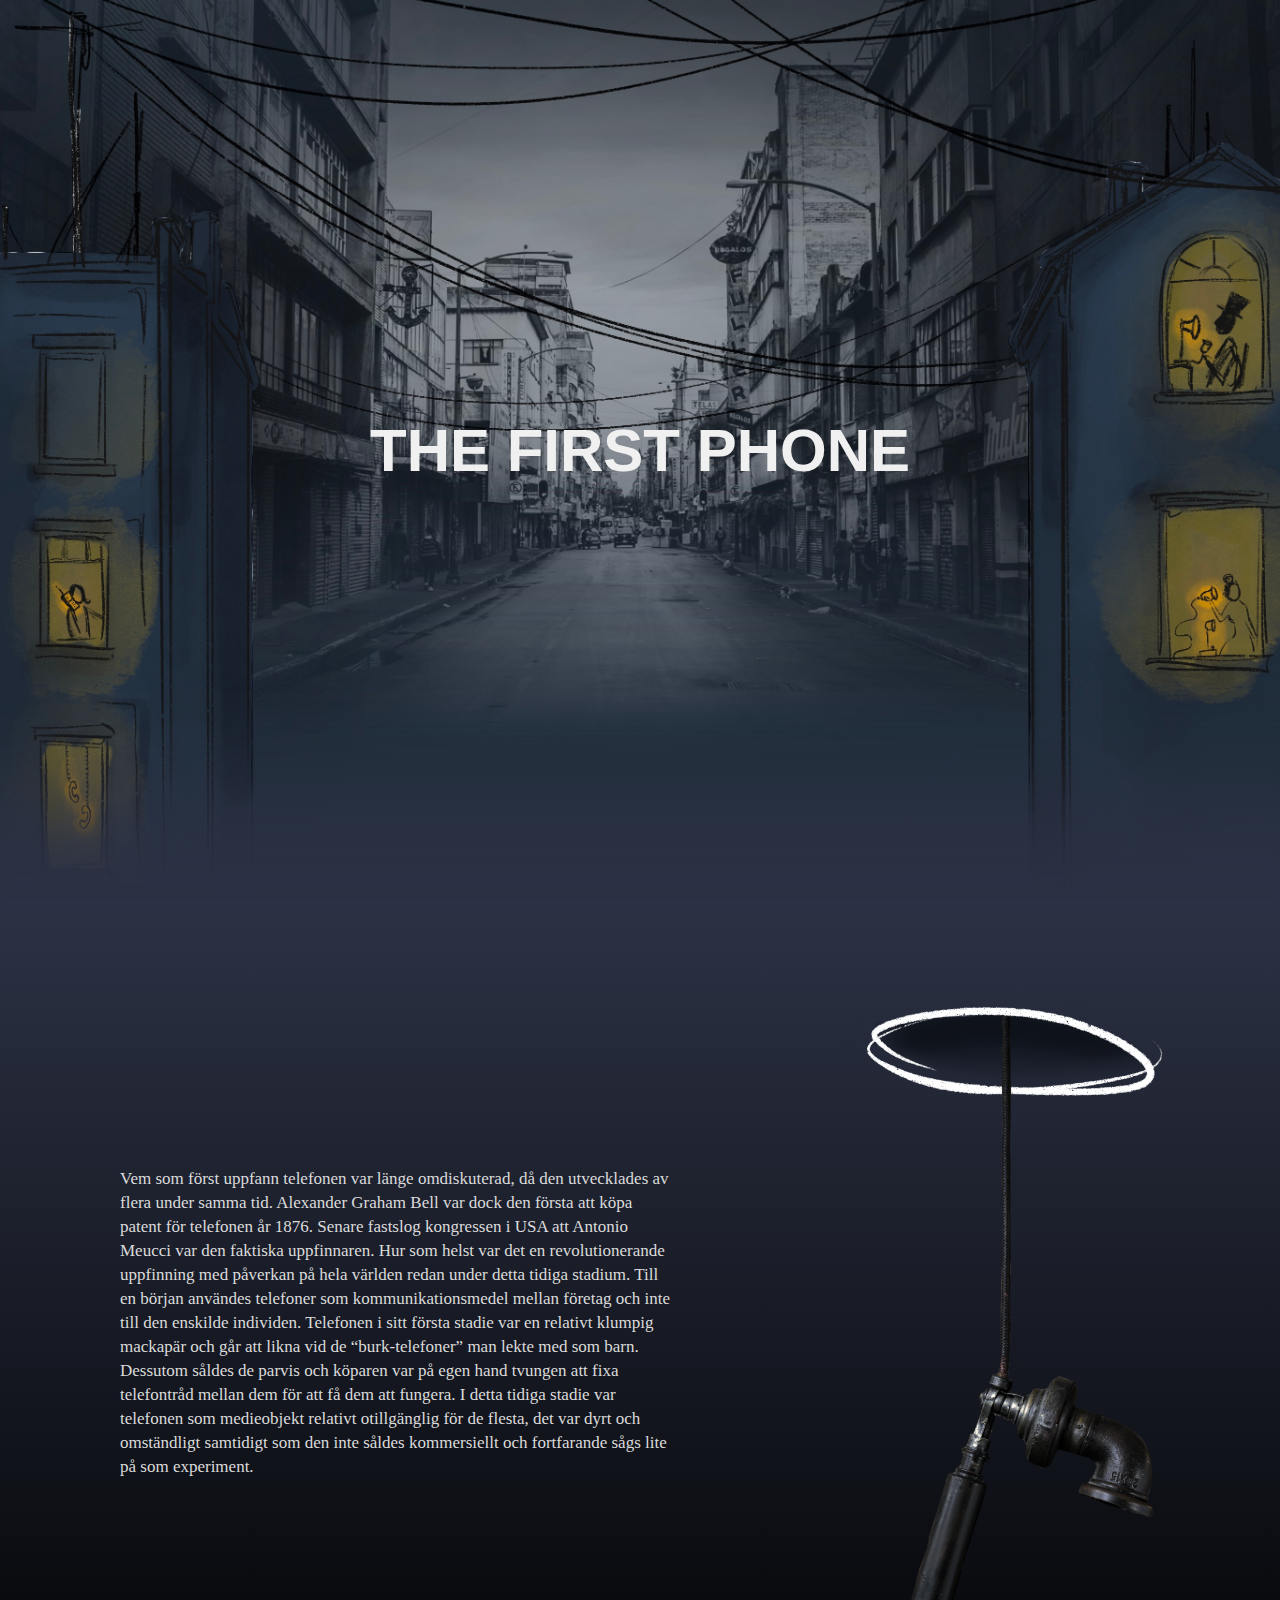
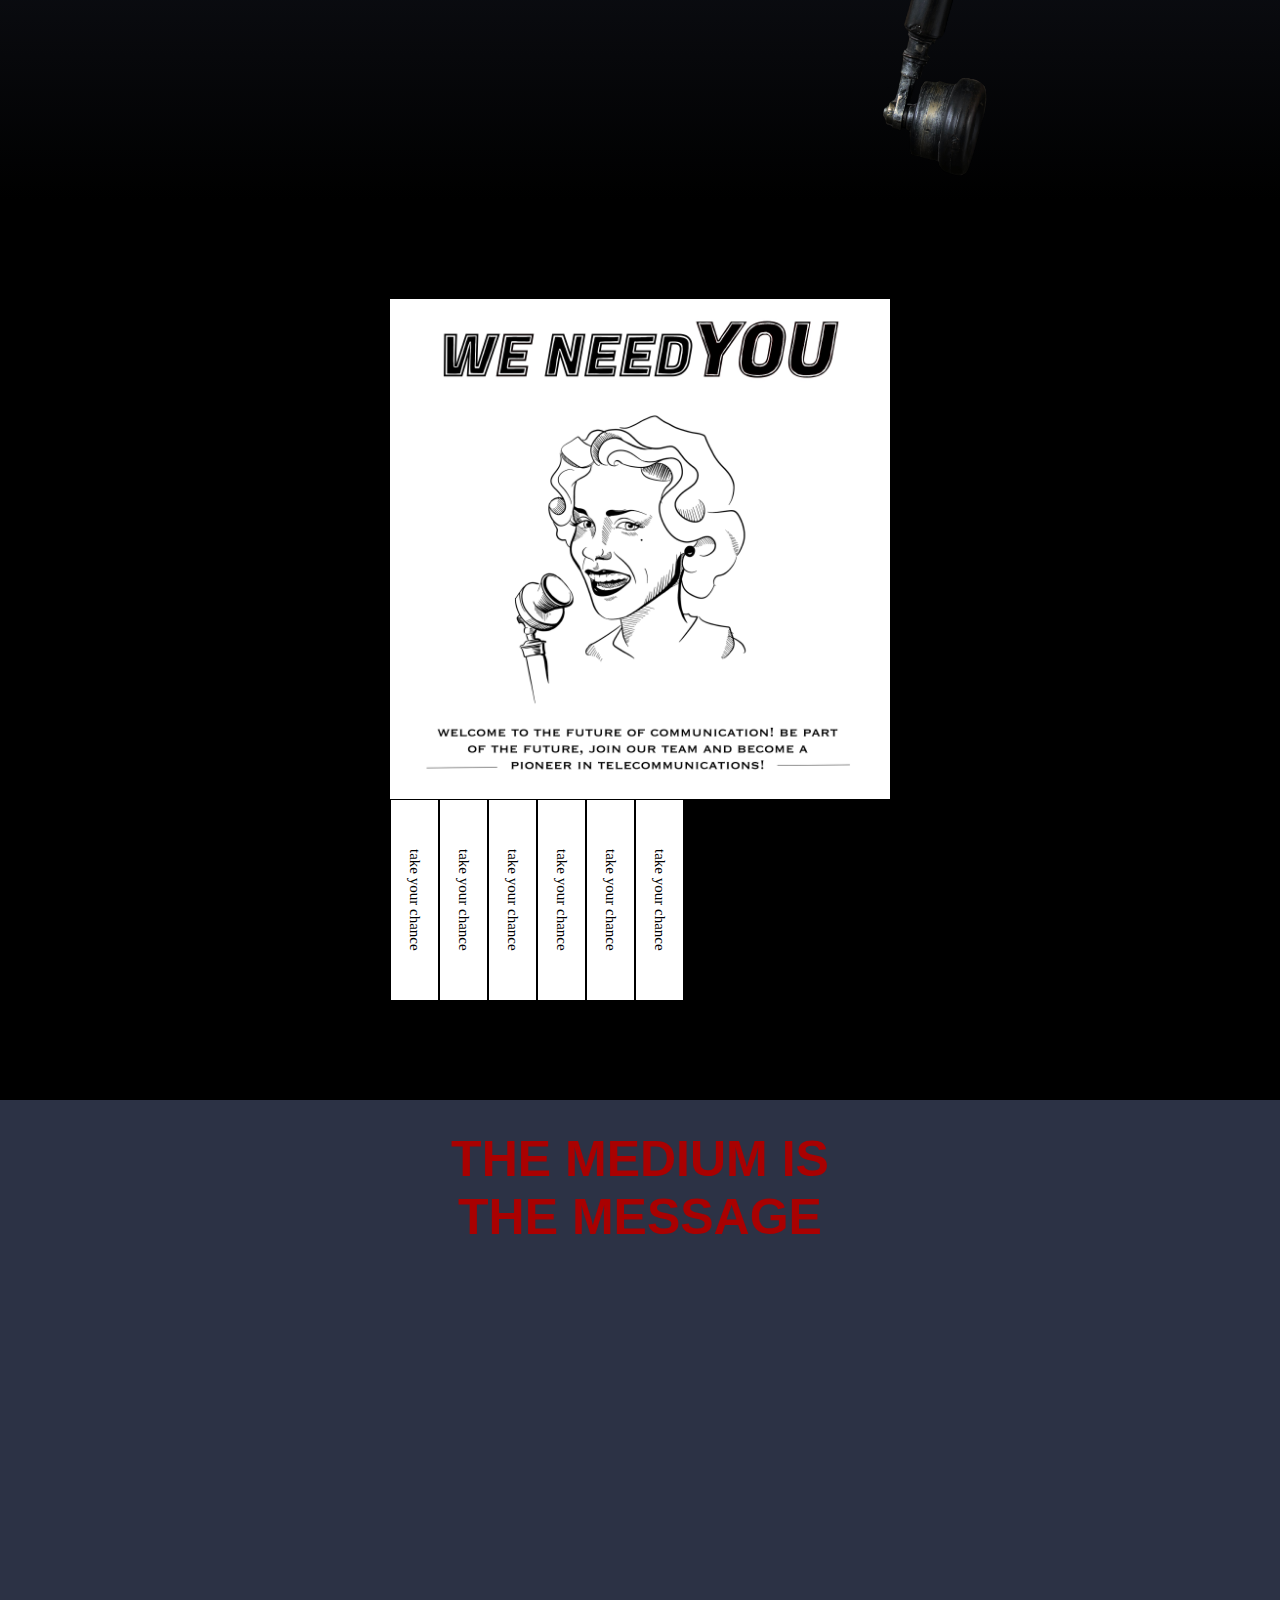
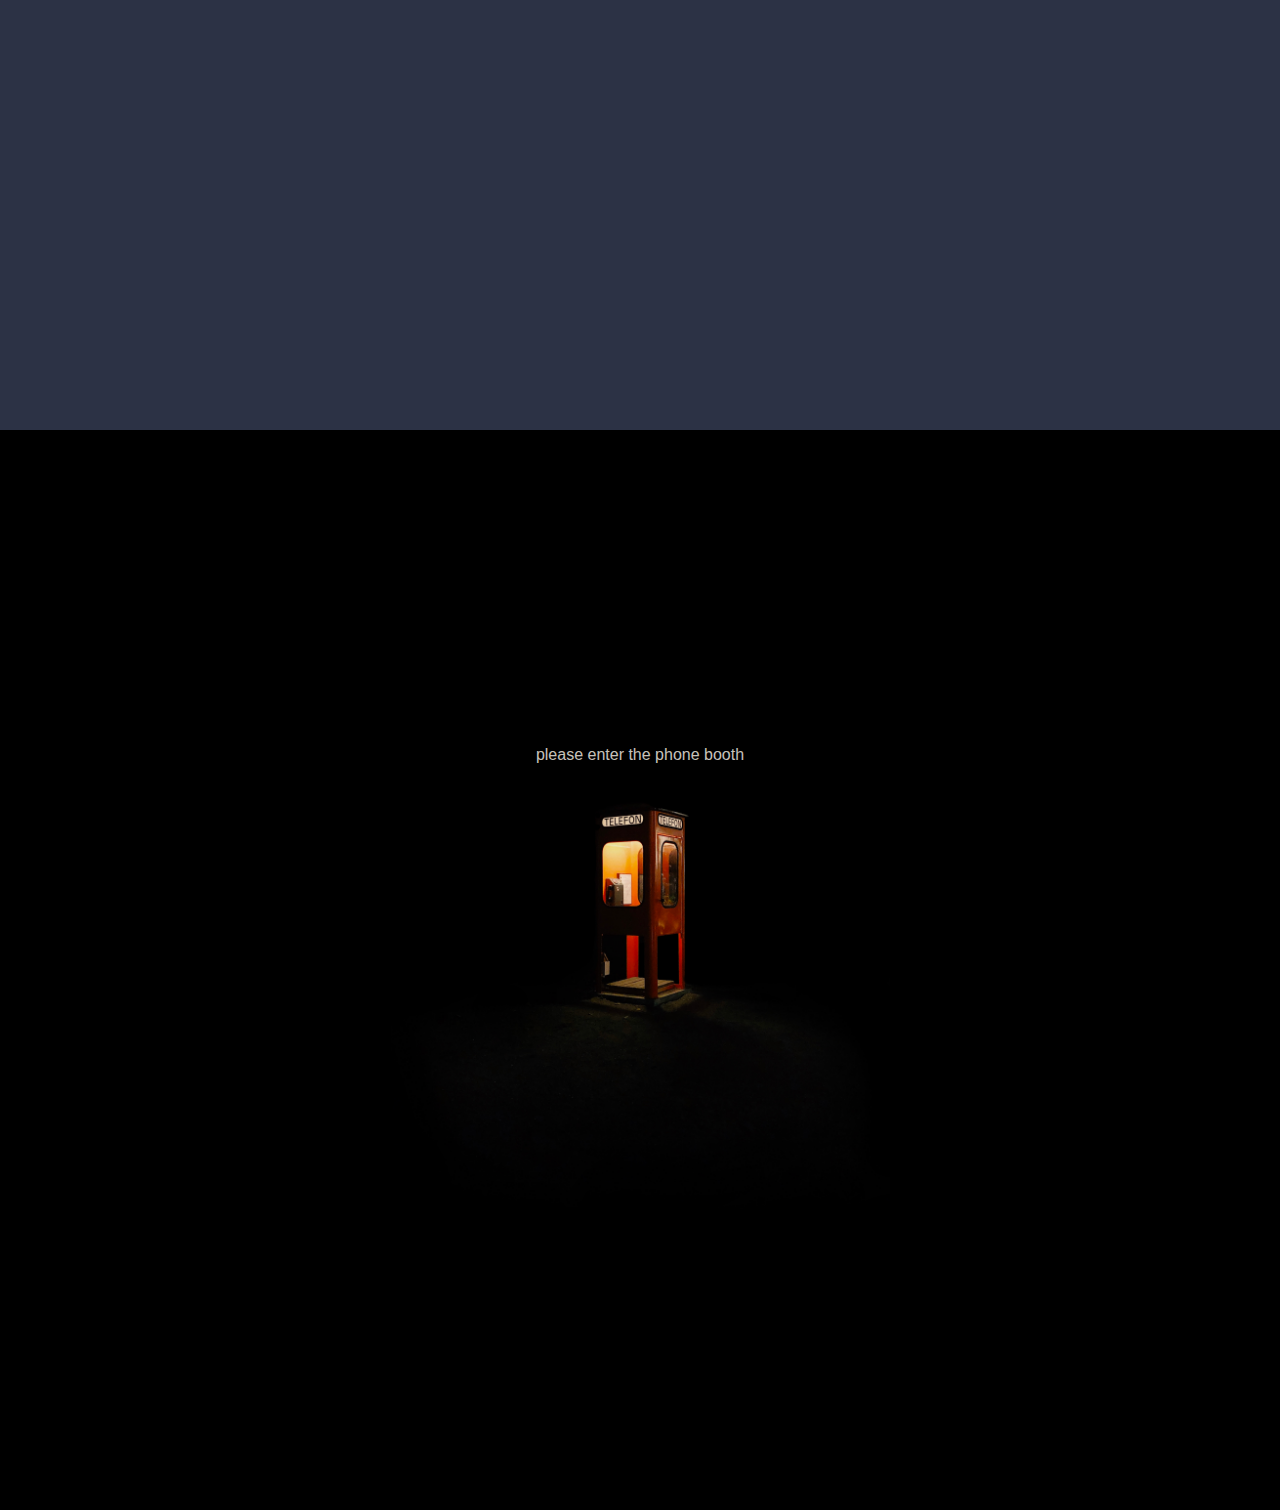
==== commit 57b66f86: "fixifix" ====
--- a/embla/embla.html
+++ b/embla/embla.html
@@ -99,7 +99,10 @@
       
 
       <section id="third">
-        <h1>The medium is the message</h1>
+        <h1>THE MEDIUM IS <br>THE MESSAGE</h1>
+        <div id="m_wrapper">
+          <div id="eye_phone"></div>
+        </div>
       </section>
 
 
--- a/embla/embla.css
+++ b/embla/embla.css
@@ -8,7 +8,7 @@
     width: 100vw;
     background-color: rgb(250, 252, 252);
     
-    background-image: url(../images/town_hero.gif);
+    background-image: url(../images/town_hero.jpg);
     background-position: bottom;
     background-size: cover;
     display: flex;
@@ -19,6 +19,7 @@
 #first h1 {
   font-family: helvetica;
   font-size: 60px;
+  color: rgb(240, 240, 240);
 }
 
 
@@ -31,6 +32,9 @@
     background-color: rgb(44, 50, 69);
     box-shadow: -1px 2px 98px 108px rgba(44,50,69,1);
     background-image: linear-gradient(rgba(44,50,69,1), rgb(0, 0, 0));;
+    margin: auto;
+ 
+    
 
 }
 
@@ -46,17 +50,23 @@
 
 
 #first_phone div:nth-child(1) {
-  color: white;
-  width: 450px;
+  color: rgb(219, 219, 219);
+  width: 550px;
+  font-family: 'Times New Roman', Times, serif;
+  line-height: 24px;
+  font-size: 17px;
+  margin-top: 150px;
+  margin-left: 50px;
   
 }
 
 #coolmobil {
-  width: 200px;
-  background-color: blueviolet;
-  height: 300px;
-  background-position: center;
-  background-size: cover;
+  width: 400px;
+
+  height: 800px;
+  background-position: center;
+  background-size: cover;
+  background-image: url(../images/first_phone_o.png);
 }
 
 
@@ -139,7 +149,8 @@
   align-items: center;
   justify-content: center;
   position: relative;
-  background-color: rgb(59, 15, 15);
+  background-color: rgb(0, 0, 0);
+  
   
   
   }
@@ -195,7 +206,9 @@
   height: 220px;
   background-color: white;
   border: 1px solid black;
-  
+  font-family: 'Times New Roman', Times, serif;
+  line-height: 21px;
+  font-size: 15px;
   display: none;
   text-align: center;
   padding: 30px;
@@ -216,12 +229,37 @@
 
 
 #third {
-  background-color: chocolate;
+  -background-color: chocolate;
+  background-color: rgb(44, 50, 69);
   height: 100vh;
   width: 100vw;
+  padding-top: 30px;
 }
 
 
 #third h1 {
   margin: 0;
+  text-align: center;
+  font-family: helvetica;
+  color: rgb(169, 1, 1);
+  font-size: 50px;
+  
+}
+
+
+#m_wrapper {
+  display: flex;
+  flex-direction: column;
+  align-items: center;
+  justify-content: center;
+
+}
+#eye_phone {
+  background-image: url(../images/eye_phone.png);
+  background-position: center;
+  background-size: cover;
+  width: 100%;
+  height: 600px;
+  margin-top: 100px;
+
 }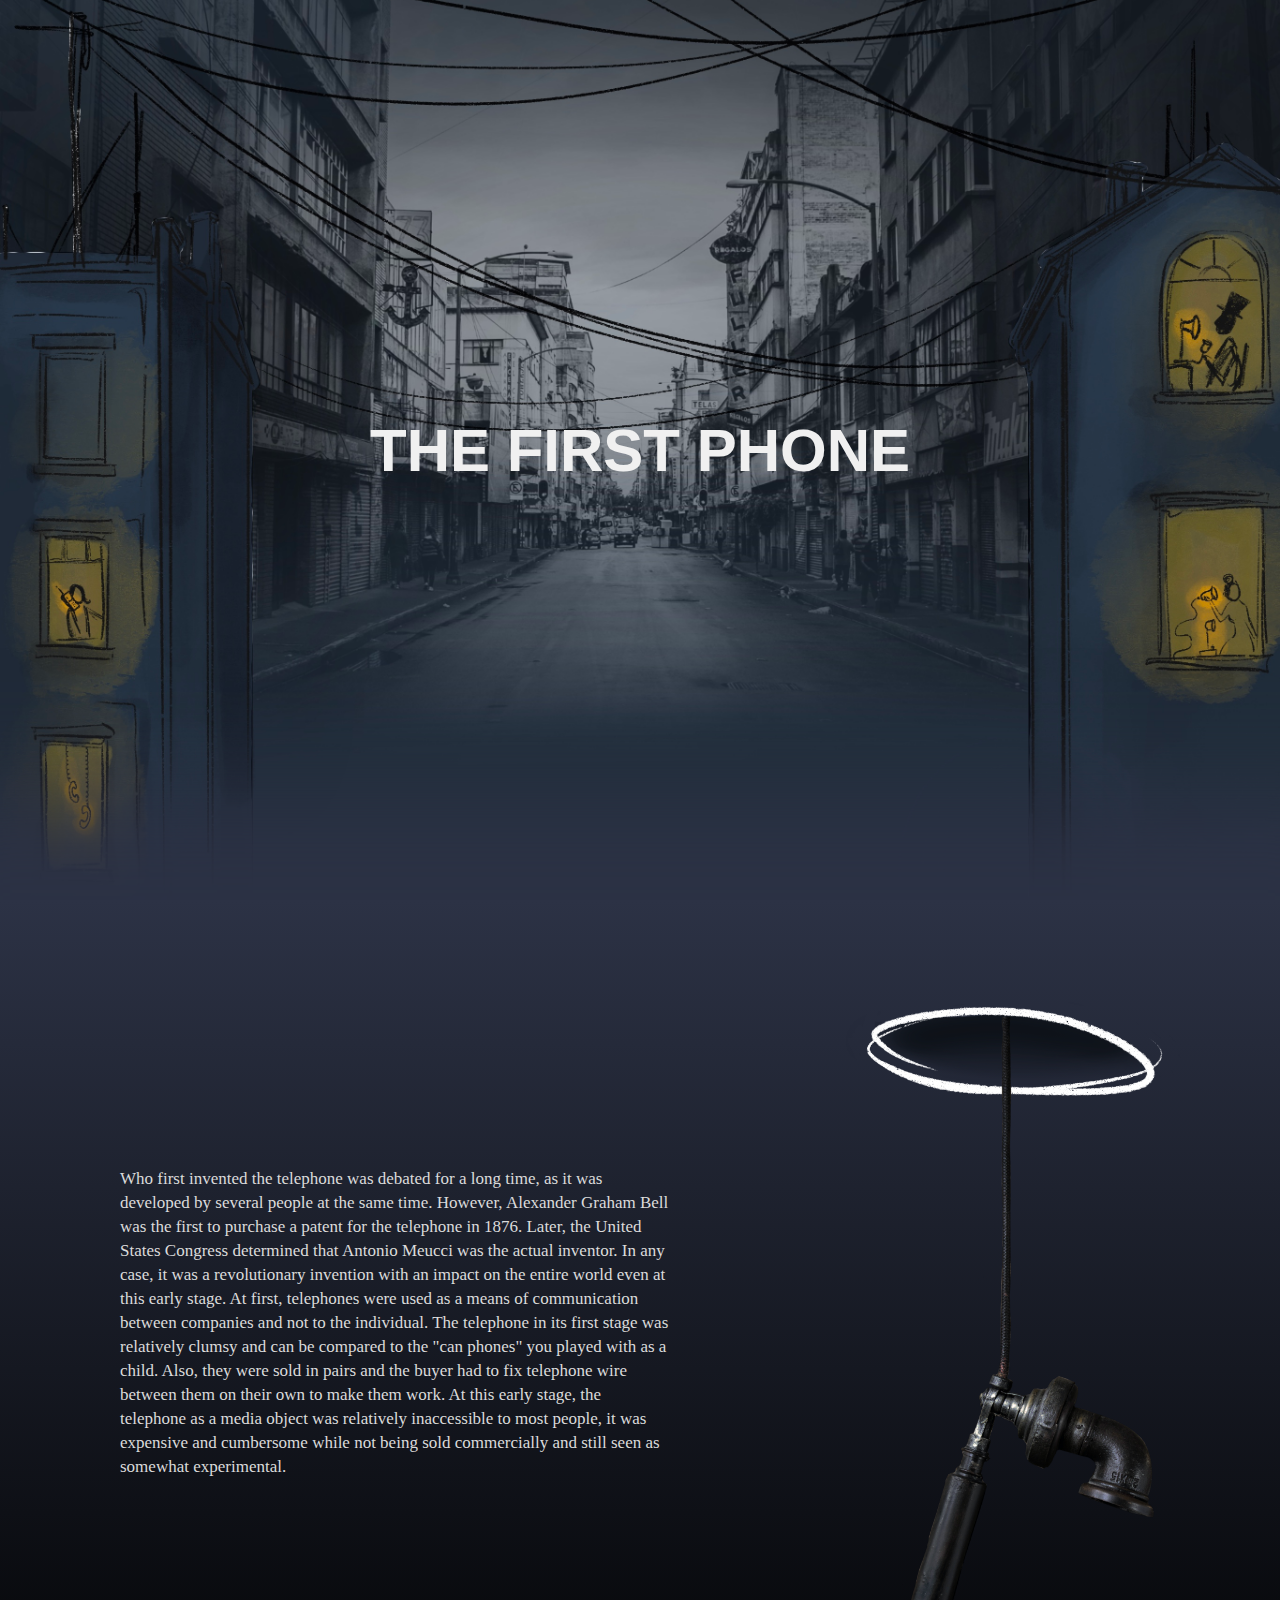
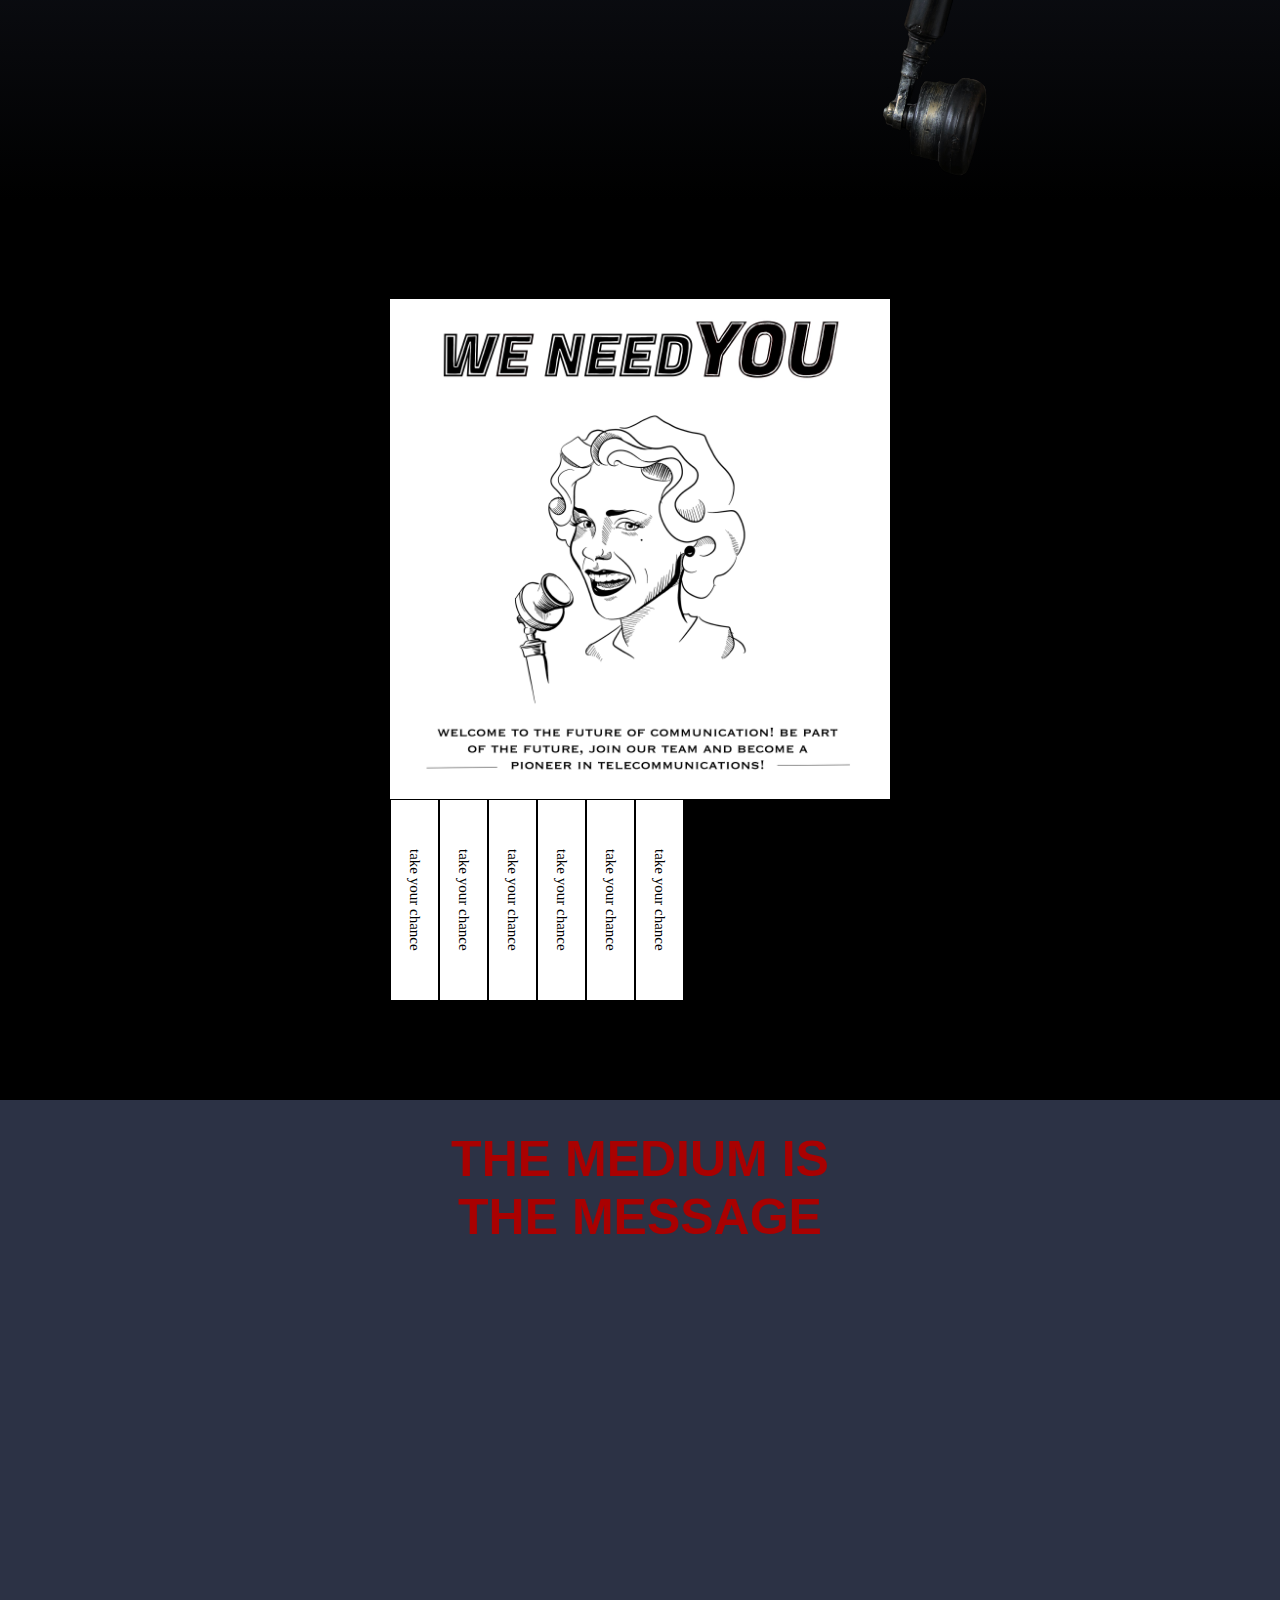
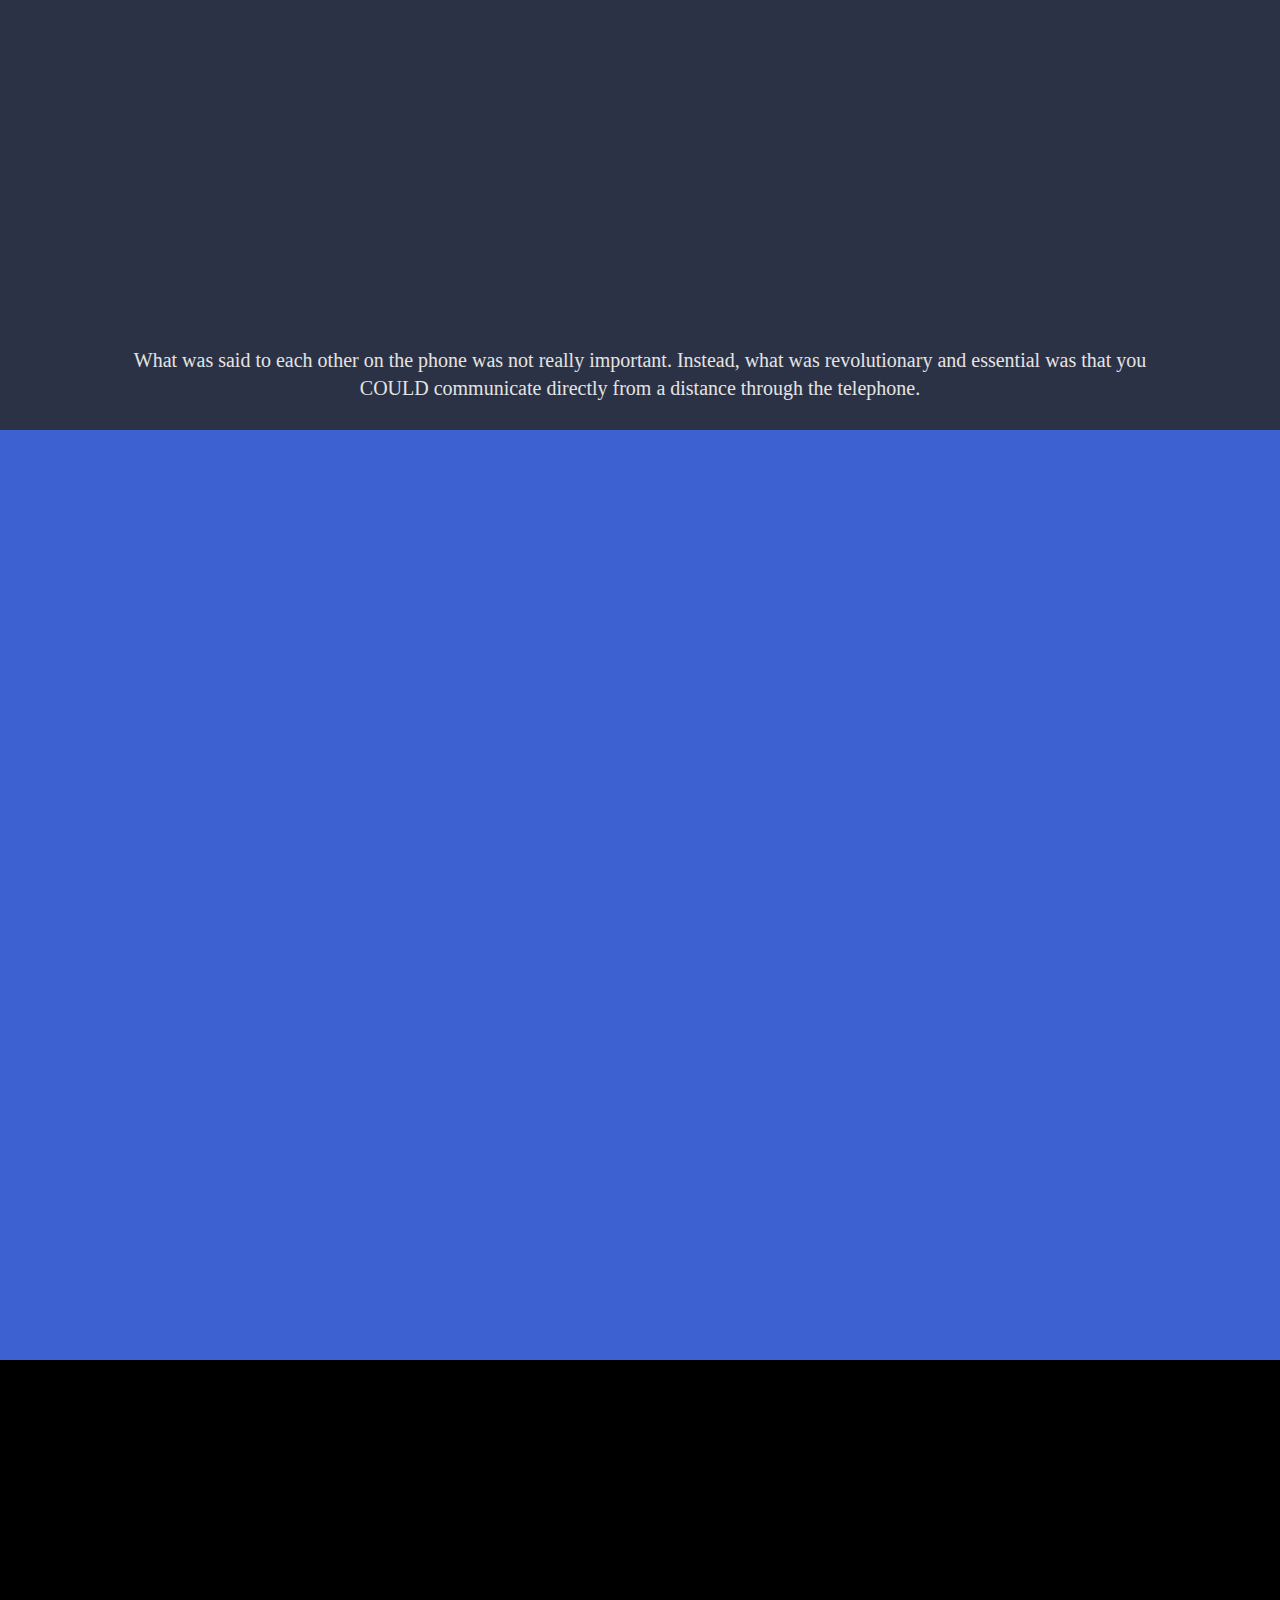
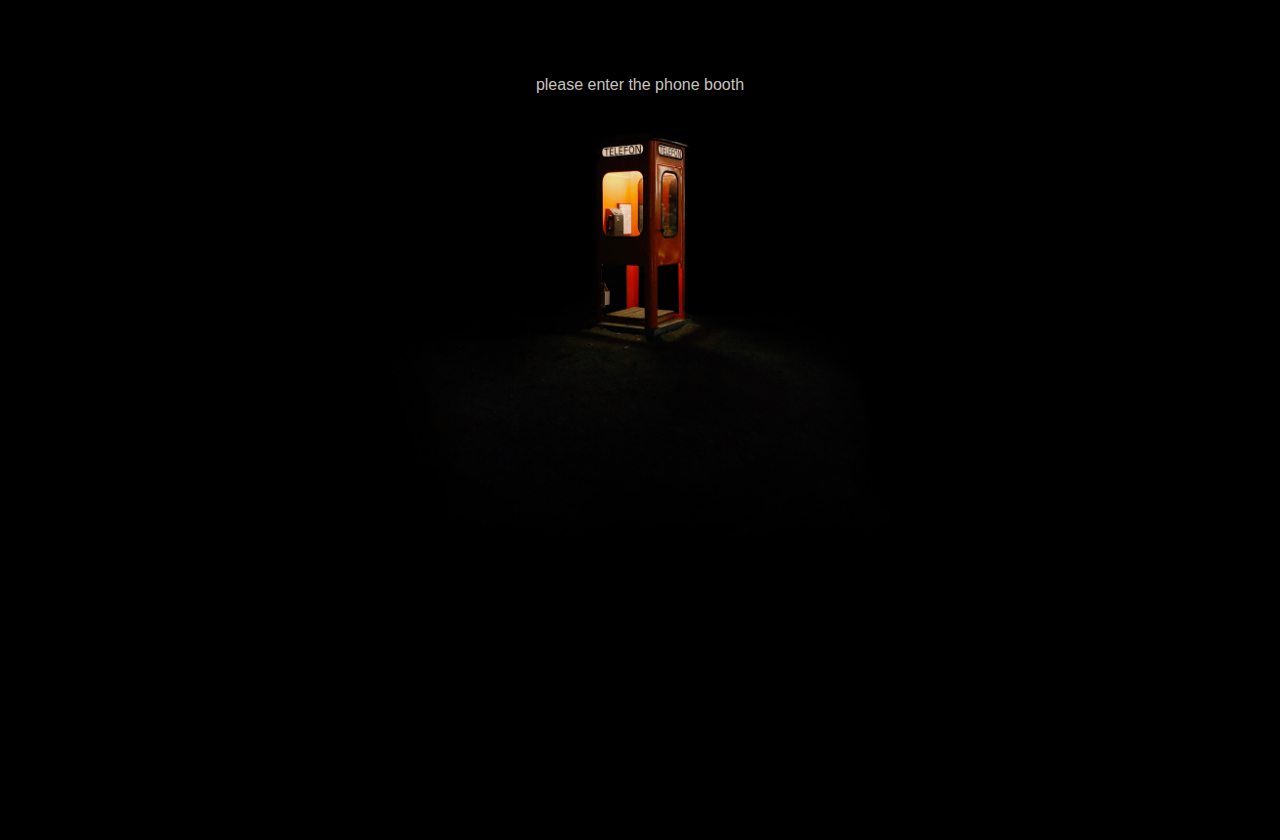
==== commit 78e11273: "hejhopp" ====
--- a/embla/embla.html
+++ b/embla/embla.html
@@ -20,9 +20,8 @@
     <section id="second">
         <wrapper id="first_phone">
             <div>
-                <p>Vem som först uppfann telefonen var länge omdiskuterad, då den utvecklades av flera under samma tid. Alexander Graham Bell var dock den första att köpa patent för telefonen år 1876. Senare fastslog kongressen i USA att Antonio Meucci var den faktiska uppfinnaren. Hur som helst var det en revolutionerande uppfinning med påverkan på hela världen redan under detta tidiga stadium.
-
-                    Till en början användes telefoner som kommunikationsmedel mellan företag och inte till den enskilde individen. Telefonen i sitt första stadie var en relativt klumpig mackapär och går att likna vid de “burk-telefoner” man lekte med som barn. Dessutom såldes de parvis och köparen var på egen hand tvungen att fixa telefontråd mellan dem för att få dem att fungera. I detta tidiga stadie var telefonen som medieobjekt relativt otillgänglig för de flesta, det var dyrt och omständligt samtidigt som den inte såldes kommersiellt och fortfarande sågs lite på som experiment. 
+                <p>
+                  Who first invented the telephone was debated for a long time, as it was developed by several people at the same time. However, Alexander Graham Bell was the first to purchase a patent for the telephone in 1876. Later, the United States Congress determined that Antonio Meucci was the actual inventor. In any case, it was a revolutionary invention with an impact on the entire world even at this early stage. At first, telephones were used as a means of communication between companies and not to the individual. The telephone in its first stage was relatively clumsy and can be compared to the "can phones" you played with as a child. Also, they were sold in pairs and the buyer had to fix telephone wire between them on their own to make them work. At this early stage, the telephone as a media object was relatively inaccessible to most people, it was expensive and cumbersome while not being sold commercially and still seen as somewhat experimental.
                     </p>
             </div>
             <div id="coolmobil"></div>
@@ -102,11 +101,14 @@
         <h1>THE MEDIUM IS <br>THE MESSAGE</h1>
         <div id="m_wrapper">
           <div id="eye_phone"></div>
+          <p>What was said to each other on the phone was not really important. Instead, what was revolutionary and essential was that you COULD communicate directly from a distance through the telephone.</p>
         </div>
       </section>
 
 
+      <section id="fyra">
 
+      </section>
 
 
 
--- a/embla/embla.css
+++ b/embla/embla.css
@@ -229,7 +229,7 @@
 
 
 #third {
-  -background-color: chocolate;
+  
   background-color: rgb(44, 50, 69);
   height: 100vh;
   width: 100vw;
@@ -258,8 +258,26 @@
   background-image: url(../images/eye_phone.png);
   background-position: center;
   background-size: cover;
-  width: 100%;
+  width: 80%;
   height: 600px;
-  margin-top: 100px;
-
+  margin-top: 50px;
+
+}
+
+#third p {
+  font-family: 'Times New Roman', Times, serif;
+  line-height: 28px;
+  font-size: 20px;
+  text-align: center;
+  margin-left: 100px;
+  margin-right: 100px;
+  color: rgb(228, 228, 228);
+  margin-top: 50px;
+}
+
+#fyra{
+  background-color: rgb(62, 97, 209);
+  height: 100vh;
+  width: 100vw;
+  padding-top: 30px;
 }